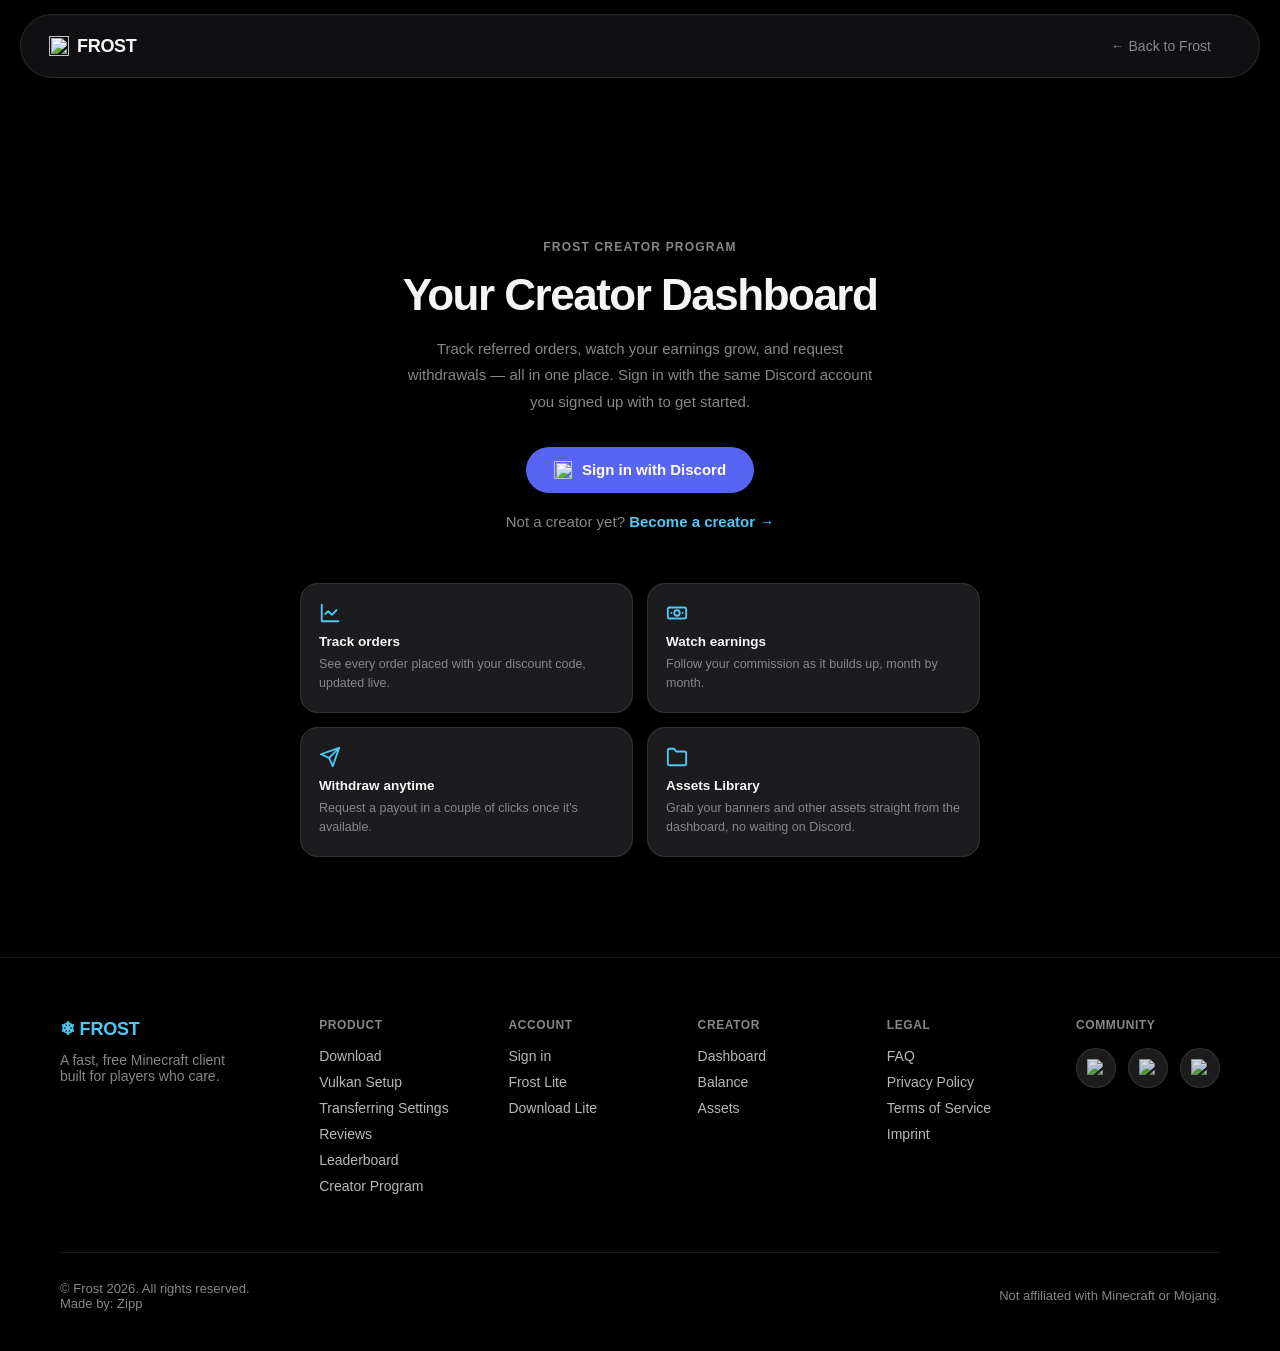
==== index.html @ 59b16a8d "update" ====
<!DOCTYPE html>
<html lang="en">
<head>
<meta charset="UTF-8"/>
<meta name="viewport" content="width=device-width, initial-scale=1.0"/>
<title>Creator Dashboard | Frost</title>
<link rel="icon" type="image/x-icon" href="favicon.ico" id="favicon">
<meta name="robots" content="noindex, nofollow">
<link rel="stylesheet" href="index.css">
</head>
<body>
<div id="pageTransition"><div class="spinner"></div></div>
<div class="topo-bg">
  <svg viewBox="0 0 1400 900" preserveAspectRatio="xMidYMid slice" xmlns="http://www.w3.org/2000/svg">
    <defs><style>.tline{fill:none;stroke:#4fc8f8;stroke-width:1.2;}</style></defs>
    <path class="tline" d="M-100,200 C100,180 250,240 400,200 S650,140 800,200 S1050,280 1200,220 S1400,160 1500,200"/>
    <path class="tline" d="M-100,270 C80,250 200,310 380,270 S600,190 760,265 S1000,340 1180,285 S1380,225 1500,265"/>
    <path class="tline" d="M-100,340 C60,320 180,380 360,340 S580,255 740,330 S980,400 1160,345 S1360,290 1500,335"/>
    <path class="tline" d="M-100,420 C40,400 160,460 340,420 S560,330 720,410 S960,470 1140,415 S1340,365 1500,415"/>
    <path class="tline" d="M-100,500 C20,480 140,540 320,500 S540,405 700,490 S940,545 1120,490 S1320,440 1500,490"/>
    <path class="tline" d="M-100,580 C0,558 120,618 300,580 S520,480 680,565 S920,625 1100,570 S1300,518 1500,568"/>
    <path class="tline" d="M-100,660 C-20,640 100,700 280,660 S500,560 660,645 S900,705 1080,650 S1280,598 1500,648"/>
    <path class="tline" d="M-100,740 C-40,720 80,780 260,740 S480,640 640,725 S880,785 1060,730 S1260,678 1500,728"/>
    <path class="tline" d="M200,100 C300,80 380,150 450,100 S600,40 700,110 S820,180 940,120 S1100,60 1200,100"/>
    <path class="tline" d="M150,160 C260,140 340,210 420,160 S570,95 670,165 S800,235 920,175 S1060,115 1160,160"/>
    <path class="tline" d="M250,820 C350,800 430,870 500,820 S650,755 750,825 S870,895 990,835 S1150,775 1250,820"/>
  </svg>
</div>
<canvas id="particles"></canvas>

<div class="toast-stack" id="toastStack"></div>

<nav>
  <a class="nav-logo" href="https://partner.frostclient.eu"><img src="favicon.ico" alt="" class="nav-logo-icon" id="navLogoIcon"/><span id="navLogoText">FROST</span></a>
  <div class="nav-links" id="navLinks">
    <a class="nav-link active" href="https://partner.frostclient.eu">Dashboard</a>
    <a class="nav-link" href="https://partner.frostclient.eu/balance">Balance</a>
    <a class="nav-link" href="https://partner.frostclient.eu/assets">Assets</a>
  </div>
  <div class="nav-right">
    <a class="nav-back" href="https://frostclient.eu">← Back to Frost</a>
    <button type="button" class="notif-bell-btn" id="notifBellBtn" aria-label="Notifications">
      <svg viewBox="0 0 24 24" fill="none" stroke="currentColor" stroke-width="2" stroke-linecap="round" stroke-linejoin="round">
        <path d="M18 8a6 6 0 0 0-12 0c0 7-3 9-3 9h18s-3-2-3-9"/>
        <path d="M13.73 21a2 2 0 0 1-3.46 0"/>
      </svg>
      <span class="notif-badge" id="notifBadge"></span>
    </button>
    <button type="button" class="withdraw-open-btn" id="withdrawOpenBtn">Quick Withdraw</button>
    <button type="button" class="nav-logout-btn" id="navLogoutBtn">Log out</button>
  </div>
  <div id="refreshProgress"><div id="refreshProgressBar"></div></div>
</nav>

<div class="page">

  <div id="stateLoading" class="state active">
    <div class="gate"><div class="spinner"></div></div>
  </div>

  <div id="stateLogin" class="state">
    <div class="login-hero">
      <div class="login-badge-spacer"></div>
      <div class="gate-eyebrow">Frost Creator Program</div>
      <h1>Your Creator Dashboard</h1>
      <p>Track referred orders, watch your earnings grow, and request withdrawals — all in one place. Sign in with the same Discord account you signed up with to get started.</p>
      <button type="button" class="btn-discord" id="loginBtn">
        <img src="https://frostclient.eu/icons/discord.webp" alt=""/> Sign in with Discord
      </button>
      <p class="login-become-partner">Not a creator yet? <a href="https://frostclient.eu/partner">Become a creator →</a></p>

      <div class="login-features">
        <div class="login-feature">
          <div class="login-feature-icon"><svg viewBox="0 0 24 24" fill="none" stroke="currentColor" stroke-width="2" stroke-linecap="round" stroke-linejoin="round"><path d="M3 3v18h18"/><path d="m19 9-5 5-4-4-3 3"/></svg></div>
          <div class="login-feature-title">Track orders</div>
          <div class="login-feature-desc">See every order placed with your discount code, updated live.</div>
        </div>
        <div class="login-feature">
          <div class="login-feature-icon"><svg viewBox="0 0 24 24" fill="none" stroke="currentColor" stroke-width="2" stroke-linecap="round" stroke-linejoin="round"><rect x="2" y="6" width="20" height="12" rx="2"/><circle cx="12" cy="12" r="3"/><path d="M6 12h.01M18 12h.01"/></svg></div>
          <div class="login-feature-title">Watch earnings</div>
          <div class="login-feature-desc">Follow your commission as it builds up, month by month.</div>
        </div>
        <div class="login-feature">
          <div class="login-feature-icon"><svg viewBox="0 0 24 24" fill="none" stroke="currentColor" stroke-width="2" stroke-linecap="round" stroke-linejoin="round"><path d="M22 2 11 13"/><path d="M22 2 15 22l-4-9-9-4Z"/></svg></div>
          <div class="login-feature-title">Withdraw anytime</div>
          <div class="login-feature-desc">Request a payout in a couple of clicks once it's available.</div>
        </div>
        <div class="login-feature">
          <div class="login-feature-icon"><svg viewBox="0 0 24 24" fill="none" stroke="currentColor" stroke-width="2" stroke-linecap="round" stroke-linejoin="round"><path d="M22 19a2 2 0 0 1-2 2H4a2 2 0 0 1-2-2V5a2 2 0 0 1 2-2h5l2 3h9a2 2 0 0 1 2 2z"/></svg></div>
          <div class="login-feature-title">Assets Library</div>
          <div class="login-feature-desc">Grab your banners and other assets straight from the dashboard, no waiting on Discord.</div>
        </div>
      </div>
    </div>
  </div>

  <div id="stateWorking" class="state">
    <div class="gate">
      <div class="spinner"></div>
      <p>Loading dashboard...</p>
      <p class="state-hint" id="workingHint">This may take a few seconds.</p>
    </div>
  </div>

  <div id="stateNotMember" class="state">
    <div class="gate denied">
      <h1>Join our Discord first</h1>
      <p>This dashboard checks your role on the Frost Discord server, and you're not a member yet.</p>
      <a class="btn-discord" href="https://discord.gg/Kn8ydsABU8" target="_blank">Join Discord</a>
      <br/>
      <button type="button" class="btn-secondary" id="retryNotMemberBtn">I've joined — try again</button>
    </div>
  </div>

  <div id="stateNotPartner" class="state">
    <div class="gate denied">
      <h1>No Creator role found</h1>
      <p>This Discord account doesn't have a Creator role, so there's no dashboard to show. If you think this is a mistake, reach out to us on Discord.</p>
      <a class="btn-secondary" href="https://frostclient.eu/partner">Become a creator</a>
    </div>
  </div>

  <div id="stateNotSetUp" class="state">
    <div class="gate denied">
      <h1>Almost there</h1>
      <p>You've got a Creator role, but your account isn't fully set up on our end yet (no discount code assigned). Ping us on Discord and we'll finish setting it up.</p>
      <a class="btn-secondary" href="https://discord.gg/Kn8ydsABU8" target="_blank">Message us on Discord</a>
    </div>
  </div>

  <div id="stateError" class="state">
    <div class="gate">
      <h1>Something went wrong</h1>
      <p id="errorText">Please try again.</p>
      <button type="button" class="btn-discord" id="retryBtn" style="background:rgba(255,255,255,0.06);">Retry</button>
    </div>
  </div>

  <div id="stateData" class="state">
    <div class="partner-head">
      <img class="partner-avatar" id="partnerAvatar" src="" alt=""/>
      <div>
        <div class="partner-name-row">
          <h1 id="partnerName">—</h1>
          <span class="tier-badge" id="partnerTierBadge"></span>
        </div>
        <p id="partnerRate">—</p>
      </div>
      <div class="refresh-info">
        <button type="button" class="refresh-btn" id="refreshBtn" title="Refresh now" aria-label="Refresh now"><span class="refresh-btn-icon">↻</span></button>
        <span id="lastUpdatedText"></span>
      </div>
    </div>

    <div class="rankup-banner" id="rankupBanner" style="display:none;">
      <div class="rankup-banner-body">
        <div class="rankup-banner-title">You qualify for a rank-up 🎉</div>
        <p class="rankup-banner-text" id="rankupBannerText">You qualify to request a rank-up.</p>
      </div>
      <button type="button" class="rankup-banner-btn" id="rankupBannerBtn">Request rank-up</button>
    </div>

    <div class="code-card">
      <div>
        <div class="code-card-label">Your discount code</div>
        <div class="code-card-value" id="partnerCode">—</div>
      </div>
      <button type="button" class="code-copy-btn" id="copyCodeBtn">Copy code</button>
    </div>

    <div class="quick-actions">
      <a class="quick-action-card amber" href="balance">
        <div class="quick-action-icon"><img src="https://cdn.discordapp.com/emojis/1379071997190869012.webp?size=80" alt=""></div>
        <div class="quick-action-body">
          <div class="quick-action-title">Withdraw funds</div>
          <div class="quick-action-value">Available now: <strong id="quickAvailable">—</strong></div>
        </div>
        <div class="quick-action-arrow">→</div>
      </a>
      <a class="quick-action-card" href="assets">
        <div class="quick-action-icon"><img src="https://cdn.discordapp.com/emojis/1417866899617878200.webp?size=80" alt=""></div>
        <div class="quick-action-body">
          <div class="quick-action-title">Your assets</div>
          <div class="quick-action-value">Banners, logos &amp; marketing files</div>
        </div>
        <div class="quick-action-arrow">→</div>
      </a>
    </div>

    <div class="stats-row">
      <div class="stat-tile"><div class="num" id="statTotalOrders">—</div><div class="label">Total orders</div></div>
      <div class="stat-tile"><div class="num" id="statMonthOrders">—</div><div class="label">This month</div></div>
      <div class="stat-tile earnings">
        <div class="num" id="statEarnings">—</div>
        <div class="label">Total earned (lifetime)</div>
        <div class="stat-tile-hint">Not all withdrawable yet — see Withdraw above</div>
      </div>
      <div class="stat-tile"><div class="num" id="statRate">—</div><div class="label">Commission rate</div></div>
    </div>

    <div class="chart-section">
      <div class="tracker-head">
        <h2>Orders</h2>
        <div class="range-switch" id="rangeSwitch">
          <button type="button" class="range-btn" data-range="1h">1h</button>
          <button type="button" class="range-btn" data-range="12h">12h</button>
          <button type="button" class="range-btn active" data-range="24h">24h</button>
          <button type="button" class="range-btn" data-range="week">1W</button>
          <button type="button" class="range-btn" data-range="month">1M</button>
          <button type="button" class="range-btn" data-range="year">1Y</button>
          <button type="button" class="range-btn" data-range="all">AllTime</button>
        </div>
      </div>
      <div class="chart-card">
        <div class="range-switch chart-type-switch" id="chartTypeSwitch">
          <button type="button" class="range-btn active" data-chart="time">Over time</button>
          <button type="button" class="range-btn" data-chart="monthly">Per month</button>
        </div>

        <div class="chart-view active" id="chartViewTime">
          <div class="chart-subline" id="timeChartSubline"></div>
          <div class="chart-loading" id="timeChartLoading">Loading graph...</div>
          <svg id="timeChart" class="chart-svg" viewBox="0 0 1000 220"></svg>
          <div class="chart-tooltip" id="timeChartTooltip"></div>
          <div class="chart-empty" id="timeChartEmpty" style="display:none;">No orders yet.</div>
        </div>

        <div class="chart-view" id="chartViewMonthly">
          <div class="chart-loading" id="monthlyChartLoading">Loading graph...</div>
          <svg id="monthlyChart" class="chart-svg-version" viewBox="0 0 1000 220"></svg>
          <div class="chart-empty" id="monthlyChartEmpty" style="display:none;">No orders yet.</div>
        </div>
      </div>
      <p class="earnings-note">Earnings are an estimate based on logged orders — final payout is confirmed manually.</p>
    </div>

    <div class="chart-section">
      <div class="tracker-head">
        <h2>Payment history</h2>
      </div>
      <div class="chart-card">
        <div class="history-list" id="paymentHistoryList"></div>
        <div class="chart-empty" id="paymentHistoryEmpty" style="display:none;">No orders yet.</div>
        <button type="button" class="view-all-btn" id="paymentHistoryViewAll" style="display:none;"></button>
      </div>
    </div>
  </div>

</div>

<footer>
  <div class="footer-inner">
    <div class="footer-brand">
      <div class="footer-logo">❄ FROST</div>
      <p class="footer-tagline">A fast, free Minecraft client<br/>built for players who care.</p>
    </div>
    <div class="footer-col">
      <h4>Product</h4>
      <a href="https://frostclient.eu/?openDownload">Download</a>
      <a href="https://frostclient.eu/vulkan">Vulkan Setup</a>
      <a href="https://frostclient.eu/settings">Transferring Settings</a>
      <a href="https://frostclient.eu/reviews">Reviews</a>
      <a href="https://frostclient.eu/leaderboard">Leaderboard</a>
      <a href="https://frostclient.eu/partner">Creator Program</a>
    </div>
    <div class="footer-col">
      <h4>Account</h4>
      <button type="button" class="footer-link-btn js-site-auth-btn"><span class="js-site-auth-text">Sign in</span></button>
      <a href="https://frostclient.eu/lite">Frost Lite</a>
      <a href="https://frostclient.eu/lite/download" class="js-lite-access-link">Download Lite</a>
    </div>
    <div class="footer-col">
      <h4>Creator</h4>
      <a href="https://partner.frostclient.eu">Dashboard</a>
      <a href="https://partner.frostclient.eu/balance">Balance</a>
      <a href="https://partner.frostclient.eu/assets">Assets</a>
    </div>
    <div class="footer-col">
      <h4>Legal</h4>
      <a href="https://frostclient.eu/faq">FAQ</a>
      <a href="https://frostclient.eu/privacy">Privacy Policy</a>
      <a href="https://frostclient.eu/terms">Terms of Service</a>
      <a href="https://frostclient.eu/imprint">Imprint</a>
    </div>
    <div class="footer-col">
      <h4>Community</h4>
      <div class="footer-social-icons">
        <a href="https://discord.gg/Kn8ydsABU8" target="_blank" aria-label="Discord"><img src="https://frostclient.eu/icons/discord.webp" alt="Discord"/></a>
        <a href="https://www.youtube.com/@frost-client" target="_blank" aria-label="YouTube"><img src="https://frostclient.eu/icons/youtube.webp" alt="YouTube"/></a>
        <a href="https://www.tiktok.com/@frostclient.eu" target="_blank" aria-label="TikTok"><img src="https://frostclient.eu/icons/tiktok.webp" alt="TikTok"/></a>
      </div>
    </div>
  </div>
  <div class="footer-bottom">
    <span>© Frost 2026. All rights reserved.<br>
      Made by: Zipp
    </span>
    <span>Not affiliated with Minecraft or Mojang.</span>
  </div>
</footer>

<div class="notif-panel" id="notifPanel">
  <div class="notif-panel-head">
    <span class="notif-panel-head-title">Notifications</span>
    <div class="notif-panel-actions">
      <button type="button" id="notifMarkReadBtn">Mark all read</button>
      <button type="button" id="notifClearBtn">Clear all</button>
    </div>
  </div>
  <div class="notif-panel-list" id="notifPanelList"></div>
</div>

<div class="modal-overlay" id="rankupOverlay">
  <div class="modal-box" id="rankupModal">
    <button type="button" class="modal-close" id="rankupCloseBtn" aria-label="Close">✕</button>
    <div class="modal-title">Request a rank-up</div>
    <p class="withdraw-sub"><strong id="rankupCurrentTier">—</strong> → <strong id="rankupRequestedTier">—</strong> · <span id="rankupTotalOrders">0</span> orders so far</p>

    <div class="withdraw-field">
      <label>How many followers do you have?</label>
      <input type="number" class="withdraw-input" id="rankupFollowers" placeholder="e.g. 2500" min="0" step="1"/>
    </div>
    <div class="withdraw-field">
      <label>Link to your profile</label>
      <input type="url" class="withdraw-input" id="rankupProfileLink" placeholder="https://..."/>
    </div>
    <p class="withdraw-error" id="rankupFormError" style="display:none;"></p>
    <button type="button" class="withdraw-btn" id="rankupSubmitBtn">Send request</button>
  </div>
</div>

<div class="modal-overlay" id="qwOverlay">
  <div class="modal-box" id="qwModal">
    <button type="button" class="modal-close" id="qwCloseBtn" aria-label="Close">✕</button>

    <div class="qw-state active" id="qwStateForm">
      <div class="modal-title">Quick Withdraw</div>
      <p class="withdraw-sub">Available to withdraw: <strong id="qwAvailableText">—</strong></p>

      <div class="withdraw-step active" id="qwStepAmount">
        <div class="withdraw-field">
          <label>Amount</label>
          <div class="withdraw-amount-row">
            <div class="withdraw-input-wrap">
              <input type="number" class="withdraw-input has-stepper" id="qwAmount" placeholder="0.00" min="0" step="0.01"/>
              <div class="withdraw-stepper">
                <button type="button" class="withdraw-stepper-btn" id="qwStepUp" tabindex="-1" aria-label="Increase amount">
                  <svg viewBox="0 0 10 6" fill="none"><path d="M1 5L5 1L9 5" stroke="currentColor" stroke-width="1.6" stroke-linecap="round" stroke-linejoin="round"/></svg>
                </button>
                <button type="button" class="withdraw-stepper-btn" id="qwStepDown" tabindex="-1" aria-label="Decrease amount">
                  <svg viewBox="0 0 10 6" fill="none"><path d="M1 1L5 5L9 1" stroke="currentColor" stroke-width="1.6" stroke-linecap="round" stroke-linejoin="round"/></svg>
                </button>
              </div>
            </div>
            <button type="button" class="withdraw-max-btn" id="qwMaxBtn">Max</button>
          </div>
        </div>
        <p class="withdraw-error" id="qwAmountError" style="display:none;"></p>
        <button type="button" class="withdraw-btn" id="qwContinueBtn" disabled>Continue</button>
      </div>

      <div class="withdraw-step" id="qwStepDetails">
        <button type="button" class="withdraw-back-btn" id="qwBackBtn">← Change amount</button>
        <div class="withdraw-field">
          <label>PayPal email</label>
          <input type="email" class="withdraw-input" id="qwEmail1" placeholder="you@example.com" autocomplete="off"/>
        </div>
        <div class="withdraw-field">
          <label>Confirm PayPal email</label>
          <input type="email" class="withdraw-input" id="qwEmail2" placeholder="you@example.com" autocomplete="off"/>
        </div>
        <label class="withdraw-checkbox-row">
          <input type="checkbox" id="qwConfirmAmount"/>
          <span>I understand the final paid amount may differ slightly from the estimate shown.</span>
        </label>
        <label class="withdraw-checkbox-row">
          <input type="checkbox" id="qwConfirmEmail"/>
          <span>I confirm my PayPal email above is correct.</span>
        </label>
        <p class="withdraw-error" id="qwFormError" style="display:none;"></p>
        <button type="button" class="withdraw-btn" id="qwSubmitBtn" disabled>Submit Request</button>
      </div>
    </div>

    <div class="qw-state" id="qwStateSubmitting">
      <div class="spinner"></div>
      <p class="withdraw-sub" style="text-align:center;margin-bottom:0;">Submitting your request…</p>
    </div>

    <div class="qw-state" id="qwStateDone">
      <div class="withdraw-done-check">
        <svg viewBox="0 0 64 64" fill="none">
          <circle class="check-glow" cx="32" cy="32" r="2"/>
          <circle cx="32" cy="32" r="26"/>
          <path d="M20 33 L28 41 L45 23"/>
        </svg>
      </div>
      <div class="withdraw-title centered">Request sent 🎉</div>
      <p class="withdraw-sub centered" style="margin-bottom:16px;">We'll process your withdrawal and reach out on Discord if we need anything else.</p>
      <button type="button" class="withdraw-btn" id="qwDoneBtn">Done</button>
    </div>
  </div>
</div>


<script src="index.js"></script>
</body>
</html>
---- index.css ----
:root {
    --bg: #000000; --surface: #1c1c1e; --surface2: #2c2c2e;
    --frost-blue: #4fc8f8; --frost-deep: #1a7fc4; --frost-glow: #0a84ff;
    --gold: #ffd60a; --gold-deep: #ffb800;
    --text: #f5f5f7; --muted: #86868b; --border: rgba(255,255,255,0.1);
    --red: #ff6961; --green: #32d74b;
  }
  *, *::before, *::after { box-sizing: border-box; margin: 0; padding: 0; }
  html { scroll-behavior: smooth; }
  body {
    background: var(--bg); color: var(--text); font-family: -apple-system, BlinkMacSystemFont, 'SF Pro Display', 'Space Grotesk', sans-serif; overflow-x: hidden;
    min-height: 100vh; display: flex; flex-direction: column;
    -webkit-font-smoothing: antialiased;
  }
  .topo-bg, #particles { display: none; }

  nav {
    position: fixed; top: 14px; left: 50%; transform: translateX(-50%); z-index: 100;
    display: grid; grid-template-columns: auto 1fr auto; align-items: center; gap: 20px;
    width: calc(100% - 32px); max-width: 1240px;
    padding: 0 28px; height: 64px;
    backdrop-filter: blur(20px) saturate(1.6); -webkit-backdrop-filter: blur(20px) saturate(1.6);
    background: rgba(20,20,22,0.82);
    border: 1px solid var(--border); border-radius: 980px;
    overflow: hidden;
  }
  @media (min-width: 2000px) {
    nav { max-width: 1600px; height: 72px; }
    .page { max-width: 1180px; }
  }
  .nav-logo {
    display: inline-flex; align-items: center; gap: 8px;
    font-size: 18px; font-weight: 700;
    letter-spacing: -0.3px; color: var(--frost-blue);
    text-decoration: none;
    transition: opacity 0.2s;
  }
  .nav-logo:hover { opacity: 0.85; }
  .nav-logo-icon { width: 20px; height: 20px; transition: transform 0.3s cubic-bezier(0.22,1,0.36,1); }
  .nav-logo:hover .nav-logo-icon { transform: rotate(-8deg) scale(1.08); }
  .nav-logo span { color: var(--text); }
  .nav-back { color: var(--muted); font-size: 14px; text-decoration: none; transition: color 0.2s; }
  .nav-back:hover { color: var(--text); }
  .nav-link { color: var(--muted); font-size: 14px; font-weight: 600; text-decoration: none; transition: color 0.2s; }
  .nav-link:hover { color: var(--text); }
  .nav-link.active { color: var(--frost-blue); }
  .nav-links { display: none; align-items: center; justify-content: center; gap: 18px; }
  .nav-right { display: flex; align-items: center; justify-content: flex-end; gap: 14px; }
  .nav-logout-btn {
    display: none;
    background: rgba(255,105,97,0.1); border: 1px solid rgba(255,105,97,0.35);
    color: var(--red); font-family: inherit; font-size: 13px; font-weight: 600;
    padding: 7px 14px; border-radius: 980px; cursor: pointer; transition: background 0.2s, border-color 0.2s;
  }
  .nav-logout-btn:hover { background: rgba(255,105,97,0.2); border-color: rgba(255,105,97,0.6); }
  @media (max-width: 700px) {
    nav { width: calc(100% - 20px); padding: 0 16px; gap: 10px; }
    .nav-right { gap: 10px; }
    .nav-back { font-size: 12px; }
    .nav-link { font-size: 12px; }
    .nav-links { gap: 12px; }
    .nav-logout-btn { font-size: 11px; padding: 6px 10px; }
    .withdraw-open-btn { font-size: 11px; padding: 6px 10px; }
  }

  .page { position: relative; z-index: 1; max-width: 900px; width: 100%; margin: 0 auto; padding: 130px 24px 100px; flex: 1 0 auto; }
  footer { flex-shrink: 0; }

  .gate { max-width: 460px; margin: 60px auto 0; text-align: center; }
  .gate-eyebrow { font-size: 12px; font-weight: 600; text-transform: uppercase; letter-spacing: 1.2px; color: var(--muted); margin-bottom: 16px; }
  .gate h1 { font-size: clamp(26px, 4.5vw, 36px); font-weight: 700; letter-spacing: -1px; margin-bottom: 14px; }
  .gate p { font-size: 14.5px; color: var(--muted); line-height: 1.7; margin-bottom: 28px; }
  .gate p.state-hint { font-size: 12.5px; opacity: 0.75; margin-top: -18px; margin-bottom: 0; display: none; }
  .gate p.state-hint.show { display: block; animation: fadeInUp 0.4s cubic-bezier(0.22, 1, 0.36, 1) both; }
  .gate.denied h1 { color: var(--red); }

  .login-hero { max-width: 680px; margin: 20px auto 0; text-align: center; }
  .login-badge-spacer { height: 64px; margin: 0 auto 26px; }
  .login-hero h1 { font-size: clamp(30px, 5vw, 44px); font-weight: 700; letter-spacing: -1.5px; margin-bottom: 16px; color: var(--text); }
  .login-hero > p { font-size: 15px; color: var(--muted); line-height: 1.75; margin-bottom: 32px; max-width: 480px; margin-left: auto; margin-right: auto; }
  .login-become-partner { font-size: 13px; color: var(--muted); margin-top: 16px; }
  .login-become-partner a { color: var(--frost-blue); text-decoration: none; font-weight: 600; transition: color 0.2s; }
  .login-become-partner a:hover { text-decoration: underline; }
  .login-features { display: grid; grid-template-columns: repeat(2, 1fr); gap: 14px; margin-top: 48px; text-align: left; }
  .login-feature {
    background: var(--surface);
    border: 1px solid var(--border); border-radius: 18px; padding: 18px;
    transition: transform 0.25s cubic-bezier(0.22,1,0.36,1), border-color 0.25s, background 0.25s;
  }
  .login-feature:hover { transform: translateY(-3px); border-color: rgba(255,255,255,0.24); background: var(--surface2); }
  .login-feature-icon { width: 22px; height: 22px; margin-bottom: 10px; color: var(--frost-blue); }
  .login-feature-icon svg { width: 100%; height: 100%; }
  .login-feature-title { font-size: 13.5px; font-weight: 700; margin-bottom: 6px; }
  .login-feature-desc { font-size: 12.5px; color: var(--muted); line-height: 1.55; }
  @media (max-width: 640px) { .login-features { grid-template-columns: 1fr; } }

  .spinner {
    width: 30px; height: 30px; margin: 0 auto 20px;
    border: 3px solid rgba(255,255,255,0.12); border-top-color: var(--frost-blue);
    border-radius: 50%; animation: spin 0.8s linear infinite;
  }
  @keyframes spin { to { transform: rotate(360deg); } }

  #pageTransition {
    position: fixed; inset: 0; z-index: 9999;
    display: flex; align-items: center; justify-content: center;
    background: rgba(0,0,0,0.6);
    backdrop-filter: blur(10px); -webkit-backdrop-filter: blur(10px);
    opacity: 1; transition: opacity 0.3s ease;
  }
  #pageTransition .spinner { margin: 0; }
  #pageTransition.hide { opacity: 0; pointer-events: none; }
  @media (prefers-reduced-motion: reduce) { #pageTransition { transition: none; } }

  .btn-discord {
    display: inline-flex; align-items: center; justify-content: center; gap: 10px;
    background: #5865F2; color: #fff; text-decoration: none; border: none; cursor: pointer;
    font-family: inherit; font-size: 15px; font-weight: 600;
    padding: 14px 28px; border-radius: 980px;
    transition: transform 0.2s, filter 0.2s;
  }
  .btn-discord:hover { transform: translateY(-1px); filter: brightness(1.08); }
  .btn-discord.loading { opacity: 0.6; pointer-events: none; }
  .btn-discord img { width: 18px; height: 18px; }
  .btn-secondary {
    display: inline-flex; align-items: center; justify-content: center; gap: 8px;
    background: transparent; color: var(--text);
    border: 1px solid var(--border); cursor: pointer; text-decoration: none;
    font-family: inherit; font-size: 14px; font-weight: 600;
    padding: 12px 26px; border-radius: 980px; margin-top: 12px;
    transition: border-color 0.2s, background 0.2s;
  }
  .btn-secondary:hover { border-color: rgba(255,255,255,0.28); background: rgba(255,255,255,0.05); }

  .state { display: none; }
  .state.active { display: block; animation: fadeInUp 0.45s cubic-bezier(0.22, 1, 0.36, 1) both; }
  @keyframes fadeInUp { from { opacity: 0; transform: translateY(10px); } to { opacity: 1; transform: translateY(0); } }
  @media (prefers-reduced-motion: reduce) { .state.active { animation: none; } }

  .partner-head { display: flex; align-items: center; gap: 16px; margin-bottom: 36px; flex-wrap: wrap; }
  .partner-avatar { width: 52px; height: 52px; border-radius: 50%; border: 2px solid var(--border); }
  .partner-head h1 { font-size: 22px; font-weight: 700; letter-spacing: -0.5px; }
  .partner-head p { font-size: 13.5px; color: var(--muted); margin-top: 2px; }
  .partner-name-row { display: flex; align-items: center; gap: 10px; flex-wrap: wrap; }
  .tier-badge {
    display: inline-flex; align-items: center; gap: 4px;
    font-size: 10.5px; font-weight: 700; text-transform: uppercase; letter-spacing: 0.5px;
    padding: 3px 10px; border-radius: 980px;
    background: rgba(79,200,248,0.12); border: 1px solid rgba(79,200,248,0.35); color: var(--frost-blue);
  }
  .tier-badge.partner {
    background: rgba(191,90,242,0.14);
    border: 1px solid rgba(191,90,242,0.4); color: #bf5af2;
  }
  .tier-badge.plus {
    background: rgba(255,214,10,0.14);
    border: 1px solid rgba(255,214,10,0.4); color: var(--gold);
  }
  .refresh-info { margin-left: auto; display: flex; align-items: center; gap: 10px; }
  .refresh-info span { font-size: 12px; color: var(--muted); }
  .refresh-btn {
    display: inline-flex; align-items: center; justify-content: center;
    width: 30px; height: 30px; border-radius: 50%; flex-shrink: 0;
    background: var(--surface2); border: 1px solid var(--border);
    color: var(--muted); font-size: 15px; cursor: pointer; padding: 0;
    transition: color 0.2s, border-color 0.2s, background 0.2s;
  }
  .refresh-btn:hover { color: var(--text); border-color: rgba(255,255,255,0.28); }
  .refresh-btn.spinning { pointer-events: none; }
  .refresh-btn-icon { display: inline-block; }
  .refresh-btn.spinning .refresh-btn-icon { animation: spin 1.1s ease-in-out infinite; }

  .rankup-banner {
    border: 1px solid rgba(79,200,248,0.35); border-radius: 22px;
    background: var(--surface);
    padding: 20px 24px; margin-bottom: 20px;
    display: flex; align-items: center; justify-content: space-between; gap: 16px; flex-wrap: wrap;
  }
  .rankup-banner-title { font-size: 15px; font-weight: 700; margin-bottom: 4px; }
  .rankup-banner-text { font-size: 13px; color: var(--muted); }
  .rankup-banner-btn {
    flex-shrink: 0; border: none; cursor: pointer; border-radius: 980px;
    background: var(--frost-blue); color: #06121c;
    font-family: inherit; font-size: 13.5px; font-weight: 700;
    padding: 11px 22px; transition: transform 0.2s, filter 0.2s;
  }
  .rankup-banner-btn:hover { transform: translateY(-1px); filter: brightness(1.08); }

  .code-card {
    border: 1px solid rgba(255,214,10,0.35); border-radius: 22px;
    background: var(--surface);
    padding: 26px 28px; margin-bottom: 28px;
    display: flex; align-items: center; justify-content: space-between; gap: 16px; flex-wrap: wrap;
    transition: transform 0.3s cubic-bezier(0.22,1,0.36,1);
  }
  .code-card:hover { transform: translateY(-2px); }
  .code-card-label { font-size: 11px; font-weight: 700; text-transform: uppercase; letter-spacing: 1.2px; color: var(--gold); margin-bottom: 8px; }
  .code-card-value { font-size: 26px; font-weight: 700; letter-spacing: 0.5px; }
  .code-copy-btn {
    display: inline-flex; align-items: center; gap: 8px;
    background: var(--gold); color: #1a0f00;
    border: none; cursor: pointer; font-family: inherit; font-size: 13.5px; font-weight: 600;
    padding: 11px 20px; border-radius: 980px; transition: transform 0.2s, filter 0.2s;
  }
  .code-copy-btn:hover { transform: translateY(-1px); filter: brightness(1.08); }
  .code-copy-btn.copied { background: var(--green); }

  .quick-actions { display: grid; grid-template-columns: 1fr 1fr; gap: 14px; margin-bottom: 28px; }
  @media (max-width: 560px) { .quick-actions { grid-template-columns: 1fr; } }
  .quick-action-card {
    position: relative; display: flex; align-items: center; gap: 16px;
    background: var(--surface);
    border: 1px solid var(--border); border-radius: 20px; padding: 20px 22px;
    text-decoration: none; color: inherit;
    transition: transform 0.25s cubic-bezier(0.22,1,0.36,1), border-color 0.25s;
  }
  .quick-action-card:hover { transform: translateY(-2px); border-color: rgba(255,255,255,0.24); }
  .quick-action-card.amber { border-color: rgba(255,214,10,0.28); }
  .quick-action-card.amber:hover { border-color: rgba(255,214,10,0.5); }
  .quick-action-icon {
    width: 46px; height: 46px; border-radius: 14px; flex-shrink: 0;
    display: flex; align-items: center; justify-content: center; font-size: 21px;
    background: var(--surface2); border: 1px solid var(--border);
  }
  .quick-action-icon img { width: 26px; height: 26px; object-fit: contain; }
  .quick-action-icon svg { width: 22px; height: 22px; }
  .quick-action-card.amber .quick-action-icon { background: rgba(255,214,10,0.12); border-color: rgba(255,214,10,0.3); }
  .quick-action-body { flex: 1; min-width: 0; }
  .quick-action-title { font-size: 14.5px; font-weight: 700; margin-bottom: 3px; }
  .quick-action-value { font-size: 12.5px; color: var(--muted); overflow: hidden; text-overflow: ellipsis; white-space: nowrap; }
  .quick-action-value strong { color: var(--frost-blue); font-weight: 700; }
  .quick-action-card.amber .quick-action-value strong { color: var(--gold); }
  .quick-action-arrow { font-size: 18px; color: var(--muted); flex-shrink: 0; transition: transform 0.2s, color 0.2s; }
  .quick-action-card:hover .quick-action-arrow { transform: translateX(3px); color: var(--text); }

  .stats-row { display: grid; grid-template-columns: repeat(auto-fit, minmax(160px, 1fr)); gap: 14px; margin-bottom: 40px; }
  .stat-tile {
    background: var(--surface);
    border: 1px solid var(--border); border-radius: 18px; padding: 18px 20px;
    transition: transform 0.25s cubic-bezier(0.22,1,0.36,1), border-color 0.25s;
  }
  .stat-tile:hover { transform: translateY(-2px); border-color: rgba(255,255,255,0.24); }
  .stat-tile .num { font-size: 22px; font-weight: 700; color: var(--frost-blue); margin-bottom: 4px; overflow: hidden; text-overflow: ellipsis; white-space: nowrap; letter-spacing: -0.3px; }
  .stat-tile.earnings .num { color: var(--gold); }
  .stat-tile .label { font-size: 12px; color: var(--muted); }
  .stat-tile-hint { font-size: 10.5px; color: var(--muted); opacity: 0.75; margin-top: 6px; line-height: 1.4; }

  .toast-stack {
    position: fixed; bottom: 20px; left: 20px; z-index: 500;
    display: flex; flex-direction: column; gap: 10px;
    width: min(340px, calc(100vw - 40px));
  }
  .toast {
    position: relative; overflow: hidden;
    background: var(--surface2);
    border: 1px solid var(--border); border-radius: 18px;
    padding: 13px 14px 16px; display: flex; align-items: flex-start; gap: 10px;
    box-shadow: 0 20px 60px -12px rgba(0,0,0,0.6);
    animation: toastIn 0.35s cubic-bezier(0.22,1,0.36,1) both;
  }
  .toast.hide { animation: toastOut 0.25s ease forwards; }
  @keyframes toastIn { from { opacity: 0; transform: translateX(-24px) scale(0.98); } to { opacity: 1; transform: translateX(0) scale(1); } }
  @keyframes toastOut { to { opacity: 0; transform: translateX(-24px); } }
  @media (prefers-reduced-motion: reduce) { .toast, .toast.hide { animation: none; } }
  .toast-icon { font-size: 19px; line-height: 1; flex-shrink: 0; margin-top: 1px; }
  .toast-body { flex: 1; min-width: 0; }
  .toast-title { font-size: 13.5px; font-weight: 700; color: var(--text); margin-bottom: 2px; }
  .toast-desc { font-size: 12px; color: var(--muted); line-height: 1.45; }
  .toast-close {
    background: none; border: none; color: var(--muted); cursor: pointer;
    font-size: 15px; line-height: 1; padding: 2px; flex-shrink: 0; opacity: 0.6; transition: opacity 0.2s;
  }
  .toast-close:hover { opacity: 1; }
  .toast-progress {
    position: absolute; left: 0; bottom: 0; height: 3px; width: 100%;
    background: var(--frost-blue);
    animation: toastProgress linear forwards;
    transform-origin: left;
  }
  @keyframes toastProgress { from { transform: scaleX(1); } to { transform: scaleX(0); } }
  @media (prefers-reduced-motion: reduce) { .toast-progress { animation: none; } }

  .notif-bell-btn {
    position: relative; display: none; align-items: center; justify-content: center;
    width: 34px; height: 34px; border-radius: 50%; flex-shrink: 0;
    background: var(--surface2); border: 1px solid var(--border); color: var(--muted);
    cursor: pointer; transition: color 0.2s, border-color 0.2s, background 0.2s;
  }
  .notif-bell-btn:hover { color: var(--frost-blue); border-color: rgba(79,200,248,0.4); }
  .notif-bell-btn.active { color: var(--frost-blue); border-color: rgba(79,200,248,0.5); background: rgba(79,200,248,0.12); }
  .notif-bell-btn svg { width: 17px; height: 17px; }
  .notif-badge {
    position: absolute; top: -5px; right: -5px;
    min-width: 16px; height: 16px; padding: 0 4px; border-radius: 980px;
    background: var(--frost-blue); color: #06121c;
    font-size: 9.5px; font-weight: 700;
    display: none; align-items: center; justify-content: center;
    box-shadow: 0 0 0 2px var(--bg);
  }
  .notif-panel {
    position: fixed; top: 84px; right: 16px; z-index: 600;
    width: min(360px, calc(100vw - 32px)); max-height: min(480px, calc(100vh - 110px));
    background: var(--surface2);
    border: 1px solid var(--border); border-radius: 20px;
    box-shadow: 0 30px 90px -20px rgba(0,0,0,0.7);
    display: none; flex-direction: column; overflow: hidden;
    transform-origin: top right;
  }
  .notif-panel.open { display: flex; animation: notifPanelIn 0.25s cubic-bezier(0.22,1,0.36,1) both; }
  @keyframes notifPanelIn { from { opacity: 0; transform: scale(0.92) translateY(-6px); } to { opacity: 1; transform: scale(1) translateY(0); } }
  @media (prefers-reduced-motion: reduce) { .notif-panel.open { animation: none; } }
  .notif-panel-head {
    display: flex; align-items: center; justify-content: space-between; gap: 10px;
    padding: 14px 16px; border-bottom: 1px solid var(--border); flex-shrink: 0;
  }
  .notif-panel-head-title { font-weight: 700; font-size: 13px; text-transform: uppercase; letter-spacing: 0.5px; }
  .notif-panel-actions { display: flex; gap: 4px; }
  .notif-panel-actions button {
    background: none; border: none; color: var(--muted); font-size: 10.5px; font-weight: 700;
    cursor: pointer; padding: 5px 7px; border-radius: 980px; transition: color 0.2s, background 0.2s;
    font-family: inherit;
  }
  .notif-panel-actions button:hover { color: var(--frost-blue); background: rgba(79,200,248,0.1); }
  .notif-panel-list { overflow-y: auto; padding: 6px; }
  .notif-item {
    position: relative; display: flex; align-items: flex-start; gap: 10px;
    padding: 10px 30px 10px 10px; border-radius: 14px; margin-bottom: 2px;
    cursor: grab; user-select: none;
  }
  .notif-item.dragging { cursor: grabbing; }
  .notif-item.unread { background: rgba(79,200,248,0.08); box-shadow: inset 2px 0 0 var(--frost-blue); }
  .notif-item-icon { font-size: 16px; line-height: 1; margin-top: 1px; flex-shrink: 0; }
  .notif-item-body { flex: 1; min-width: 0; }
  .notif-item-title { font-size: 12.5px; font-weight: 700; color: var(--text); }
  .notif-item-desc { font-size: 11.5px; color: var(--muted); margin-top: 2px; line-height: 1.4; }
  .notif-item-footer { display: flex; align-items: baseline; justify-content: space-between; gap: 8px; margin-top: 5px; }
  .notif-item-time { font-size: 10px; color: var(--muted); opacity: 0.7; flex-shrink: 0; }
  .notif-item-action { font-size: 10.5px; font-weight: 700; color: var(--frost-blue); text-decoration: none; white-space: nowrap; }
  .notif-item-action:hover { text-decoration: underline; }
  .notif-item-delete {
    position: absolute; top: 8px; right: 8px;
    width: 21px; height: 21px; border-radius: 50%;
    background: rgba(255,105,97,0.12); border: 1px solid rgba(255,105,97,0.3); color: var(--red);
    display: flex; align-items: center; justify-content: center;
    font-size: 11px; line-height: 1; cursor: pointer; padding: 0;
    opacity: 0; transition: opacity 0.15s, background 0.2s;
  }
  .notif-item:hover .notif-item-delete { opacity: 1; }
  .notif-item-delete:hover { background: rgba(255,105,97,0.24); }
  .notif-empty { text-align: center; padding: 32px 16px; color: var(--muted); font-size: 12.5px; }

  #refreshProgress { position: absolute; left: 0; right: 0; bottom: 0; height: 2px; background: transparent; pointer-events: none; }
  #refreshProgressBar { height: 100%; width: 0%; background: var(--frost-blue); will-change: width, opacity; }
  @media (prefers-reduced-motion: reduce) { #refreshProgressBar { transition: none !important; } }
  .withdraw-open-btn {
    display: none; align-items: center; justify-content: center; gap: 6px;
    background: var(--gold); color: #1a0f00;
    border: none; cursor: pointer; font-family: inherit; font-size: 12.5px; font-weight: 700;
    padding: 8px 16px; border-radius: 980px;
    transition: transform 0.2s, filter 0.2s;
  }
  .withdraw-open-btn:hover { transform: translateY(-1px); filter: brightness(1.08); }

  .chart-section { margin-bottom: 24px; }
  .tracker-head { display: flex; align-items: baseline; justify-content: space-between; gap: 16px; margin-bottom: 16px; flex-wrap: wrap; }
  .tracker-head h2 { font-size: 16px; font-weight: 700; letter-spacing: -0.3px; }
  .chart-card {
    position: relative;
    background: var(--surface);
    border: 1px solid var(--border); border-radius: 20px; padding: 20px;
  }
  .chart-svg-version { display: block; width: 100%; height: auto; overflow: visible; }
  .chart-axis-label { fill: var(--muted); font-size: 11px; }
  .chart-version-label { fill: var(--text); font-size: 12px; font-weight: 600; }
  .chart-empty { text-align: center; padding: 40px 20px; color: var(--muted); font-size: 13.5px; }
  .view-all-btn {
    display: block; width: 100%; margin-top: 10px; padding: 10px; border-radius: 980px;
    background: none; border: 1px dashed var(--border); color: var(--frost-blue);
    font-family: inherit; font-size: 12.5px; font-weight: 700; cursor: pointer;
    transition: background 0.2s, border-color 0.2s;
  }
  .view-all-btn:hover { background: rgba(79,200,248,0.08); border-color: rgba(79,200,248,0.4); }
  .chart-loading { text-align: center; padding: 40px 20px; color: var(--muted); font-size: 13.5px; }

  .range-switch { display: flex; gap: 4px; background: var(--surface2); border: 1px solid var(--border); border-radius: 980px; padding: 4px; flex-wrap: wrap; }
  .range-btn {
    background: none; border: none; cursor: pointer; border-radius: 980px;
    padding: 6px 12px; font-family: inherit; font-size: 12.5px; font-weight: 600;
    color: var(--muted); transition: color 0.2s, background 0.2s;
  }
  .range-btn:hover { color: var(--text); }
  .range-btn.active { background: var(--frost-blue); color: #06121c; }
  .chart-type-switch { width: fit-content; margin-bottom: 16px; }
  .chart-view { display: none; }
  .chart-view.active { display: block; animation: fadeInUp 0.35s cubic-bezier(0.22, 1, 0.36, 1) both; }
  @media (prefers-reduced-motion: reduce) { .chart-view.active { animation: none; } }
  .chart-subline { font-size: 12.5px; color: var(--muted); margin-bottom: 10px; }
  .chart-subline strong { color: var(--text); font-weight: 700; }
  .chart-svg { display: block; width: 100%; height: 220px; overflow: visible; }
  .chart-curve { transition: transform 0.9s cubic-bezier(0.22, 1, 0.36, 1); }
  @media (prefers-reduced-motion: reduce) { .chart-curve { transition: none; } }
  .chart-tooltip {
    position: absolute; display: none; pointer-events: none; transform: translate(-50%, calc(-100% - 12px));
    background: var(--surface2); border: 1px solid var(--border); border-radius: 12px;
    padding: 8px 12px; font-size: 12.5px; white-space: nowrap; box-shadow: 0 12px 30px -8px rgba(0,0,0,0.6); z-index: 5;
  }
  .chart-tooltip-value { color: var(--frost-blue); font-weight: 700; font-size: 13.5px; }
  .chart-tooltip-label { color: var(--muted); margin-top: 2px; }

  .earnings-note { font-size: 12px; color: var(--muted); margin-top: 12px; text-align: center; }

  .history-list { display: flex; flex-direction: column; }
  .history-row {
    display: flex; align-items: center; justify-content: space-between; gap: 12px;
    padding: 12px 4px; margin: 0 -10px; padding-left: 10px; padding-right: 10px;
    border-bottom: 1px solid var(--border); border-radius: 12px;
    transition: background 0.2s;
  }
  .history-row:hover { background: rgba(255,255,255,0.03); }
  .history-row:last-child { border-bottom: none; }
  .history-row-date { font-size: 11.5px; color: var(--muted); }
  .history-row-desc { font-size: 13.5px; color: var(--text); margin-top: 2px; }
  .history-row-amount { font-weight: 700; font-size: 14px; color: var(--gold); flex-shrink: 0; white-space: nowrap; }

  @media (max-width: 600px) {
    .partner-head { flex-wrap: wrap; }
    .code-card { flex-direction: column; align-items: flex-start; }
    .footer-inner { text-align: center; }
  }

  footer { border-top: 1px solid var(--border); padding: 60px 48px 40px; position: relative; z-index: 1; }
  .footer-inner { max-width: 1160px; margin: 0 auto; display: flex; flex-wrap: wrap; gap: 40px 56px; position: relative; }
  .footer-brand { flex: 1 1 200px; }
  .footer-col { flex: 1 1 130px; }
  .footer-logo { font-size: 18px; font-weight: 700; color: var(--frost-blue); margin-bottom: 12px; letter-spacing: -0.2px; }
  .footer-tagline { font-size: 14px; color: var(--muted); }
  .footer-col h4 { font-size: 12px; text-transform: uppercase; letter-spacing: 0.6px; color: var(--muted); margin-bottom: 16px; font-weight: 600; }
  .footer-col a, .footer-link-btn { display: block; color: var(--text); font-size: 14px; text-decoration: none; margin-bottom: 10px; opacity: 0.75; transition: opacity 0.2s; }
  .footer-col a:hover, .footer-link-btn:hover { opacity: 1; }
  .footer-link-btn { background: none; border: none; padding: 0; font-family: inherit; cursor: pointer; text-align: left; }
  .footer-social-icons { display: flex; align-items: center; gap: 12px; }
  .footer-social-icons a { display: flex; align-items: center; justify-content: center; width: 40px; height: 40px; border-radius: 50%; background: var(--surface); border: 1px solid var(--border); margin-bottom: 0; opacity: 1; transition: border-color 0.2s, transform 0.15s, background 0.2s; }
  .footer-social-icons a:hover { border-color: rgba(255,255,255,0.28); background: var(--surface2); transform: translateY(-2px); }
  .footer-social-icons img { width: 18px; height: 18px; object-fit: contain; opacity: 0.85; transition: opacity 0.2s; }
  .footer-social-icons a:hover img { opacity: 1; }
  .footer-bottom { max-width: 1160px; margin: 48px auto 0; display: flex; justify-content: space-between; align-items: center; gap: 16px; flex-wrap: wrap; border-top: 1px solid var(--border); padding-top: 28px; font-size: 13px; color: var(--muted); }

  .modal-overlay {
    position: fixed; inset: 0; z-index: 700;
    background: rgba(0,0,0,0.65); backdrop-filter: blur(14px); -webkit-backdrop-filter: blur(14px);
    display: none; align-items: center; justify-content: center; padding: 20px;
  }
  .modal-overlay.open { display: flex; animation: modalOverlayIn 0.2s ease both; }
  @keyframes modalOverlayIn { from { opacity: 0; } to { opacity: 1; } }
  .modal-box {
    position: relative; width: min(440px, 100%); max-height: min(600px, calc(100vh - 40px)); overflow-y: auto;
    background: var(--surface2);
    border: 1px solid var(--border); border-radius: 24px; padding: 32px 28px;
    box-shadow: 0 30px 90px -20px rgba(0,0,0,0.7);
    animation: modalBoxIn 0.25s cubic-bezier(0.22,1,0.36,1) both;
  }
  @keyframes modalBoxIn { from { opacity: 0; transform: translateY(16px) scale(0.97); } to { opacity: 1; transform: translateY(0) scale(1); } }
  @media (prefers-reduced-motion: reduce) { .modal-overlay.open, .modal-box { animation: none; } }
  .modal-close {
    position: absolute; top: 16px; right: 16px;
    width: 30px; height: 30px; border-radius: 50%;
    background: var(--surface); border: 1px solid var(--border); color: var(--muted);
    cursor: pointer; font-size: 15px; display: flex; align-items: center; justify-content: center;
    transition: color 0.2s, border-color 0.2s;
  }
  .modal-close:hover { color: var(--text); border-color: rgba(255,105,97,0.4); }
  .modal-title { font-size: 20px; font-weight: 700; margin-bottom: 16px; padding-right: 30px; letter-spacing: -0.3px; }
  .qw-state { display: none; }
  .qw-state.active { display: block; animation: fadeInUp 0.3s cubic-bezier(0.22,1,0.36,1) both; }
  @media (prefers-reduced-motion: reduce) { .qw-state.active { animation: none; } }

  .withdraw-step { display: none; }
  .withdraw-step.active { display: block; animation: fadeInUp 0.3s cubic-bezier(0.22,1,0.36,1) both; }
  @media (prefers-reduced-motion: reduce) { .withdraw-step.active { animation: none; } }
  .withdraw-back-btn {
    display: inline-flex; align-items: center; gap: 4px; background: none; border: none; cursor: pointer;
    color: var(--muted); font-family: inherit; font-size: 12.5px; font-weight: 600;
    margin-bottom: 18px; padding: 0; transition: color 0.2s, transform 0.2s;
  }
  .withdraw-back-btn:hover { color: var(--frost-blue); transform: translateX(-2px); }
  .withdraw-title { font-size: 19px; font-weight: 700; margin-bottom: 8px; letter-spacing: -0.2px; }
  .withdraw-sub { font-size: 13.5px; color: var(--muted); margin-bottom: 22px; }
  .withdraw-sub strong { color: var(--gold); }
  .withdraw-field { margin-bottom: 16px; }
  .withdraw-field label { display: block; font-size: 12px; font-weight: 700; color: var(--muted); text-transform: uppercase; letter-spacing: 0.5px; margin-bottom: 7px; }
  .withdraw-amount-row { display: flex; gap: 8px; }
  .withdraw-input {
    width: 100%; background: var(--surface); border: 1px solid var(--border); border-radius: 14px;
    padding: 11px 14px; font-family: inherit; font-size: 14px; color: var(--text);
    outline: none; transition: border-color 0.2s, background 0.2s;
  }
  .withdraw-input::placeholder { color: var(--muted); }
  .withdraw-input:focus { border-color: var(--frost-blue); }
  .withdraw-input-wrap { position: relative; flex: 1; min-width: 0; }
  .withdraw-input-wrap .withdraw-input { padding-right: 32px; }
  .withdraw-input.has-stepper::-webkit-inner-spin-button,
  .withdraw-input.has-stepper::-webkit-outer-spin-button { -webkit-appearance: none; appearance: none; margin: 0; }
  .withdraw-input.has-stepper { -moz-appearance: textfield; appearance: textfield; }
  .withdraw-stepper {
    position: absolute; top: 1px; right: 1px; bottom: 1px; width: 27px;
    display: flex; flex-direction: column;
    border-left: 1px solid var(--border); border-radius: 0 13px 13px 0; overflow: hidden;
  }
  .withdraw-stepper-btn {
    flex: 1; display: flex; align-items: center; justify-content: center;
    background: rgba(255,255,255,0.02); border: none; color: var(--muted);
    cursor: pointer; padding: 0; line-height: 1;
    transition: background 0.15s, color 0.15s;
  }
  .withdraw-stepper-btn svg { width: 9px; height: 9px; display: block; }
  .withdraw-stepper-btn:first-child { border-bottom: 1px solid var(--border); }
  .withdraw-stepper-btn:hover { background: rgba(255,214,10,0.12); color: var(--gold); }
  .withdraw-stepper-btn:active { background: rgba(255,214,10,0.2); }
  .withdraw-max-btn {
    flex-shrink: 0; background: rgba(255,214,10,0.12); border: 1px solid rgba(255,214,10,0.4); color: var(--gold);
    font-family: inherit; font-size: 13px; font-weight: 700; border-radius: 980px;
    padding: 0 16px; cursor: pointer; transition: background 0.2s, border-color 0.2s;
  }
  .withdraw-max-btn:hover { background: rgba(255,214,10,0.2); }
  .withdraw-checkbox-row { display: flex; align-items: flex-start; gap: 10px; cursor: pointer; font-size: 12.5px; color: var(--muted); line-height: 1.5; margin-bottom: 14px; }
  .withdraw-checkbox-row input { margin-top: 2px; width: 16px; height: 16px; accent-color: var(--frost-blue); cursor: pointer; flex-shrink: 0; }
  .withdraw-error { font-size: 12.5px; color: var(--red); margin: -4px 0 16px; }
  .withdraw-btn {
    width: 100%; padding: 13px; border: none; border-radius: 980px; cursor: pointer;
    font-family: inherit; font-size: 14.5px; font-weight: 700;
    background: var(--gold); color: #1a0f00;
    transition: transform 0.2s, filter 0.2s, opacity 0.2s;
  }
  .withdraw-btn:hover { transform: translateY(-1px); filter: brightness(1.08); }
  .withdraw-btn:disabled { opacity: 0.4; cursor: not-allowed; transform: none; }

  .withdraw-done-check { display: flex; justify-content: center; margin-bottom: 18px; }
  .withdraw-done-check svg { width: 68px; height: 68px; overflow: visible; }
  .withdraw-done-check circle {
    fill: none; stroke: var(--green); stroke-width: 3; stroke-linecap: round;
    stroke-dasharray: 166; stroke-dashoffset: 166;
    animation: checkCircle 0.5s cubic-bezier(0.22,1,0.36,1) forwards;
  }
  .withdraw-done-check path {
    fill: none; stroke: var(--green); stroke-width: 3.5; stroke-linecap: round; stroke-linejoin: round;
    stroke-dasharray: 48; stroke-dashoffset: 48;
    animation: checkMark 0.35s cubic-bezier(0.22,1,0.36,1) 0.45s forwards;
  }
  .withdraw-done-check .check-glow { stroke: none; fill: var(--green); opacity: 0; animation: checkGlow 0.6s ease-out 0.5s forwards; }
  @keyframes checkCircle { to { stroke-dashoffset: 0; } }
  @keyframes checkMark { to { stroke-dashoffset: 0; } }
  @keyframes checkGlow { 0% { opacity: 0.35; r: 2; } 100% { opacity: 0; r: 34; } }
  @media (prefers-reduced-motion: reduce) {
    .withdraw-done-check circle, .withdraw-done-check path { animation: none; stroke-dashoffset: 0; }
    .withdraw-done-check .check-glow { animation: none; opacity: 0; }
  }
  .withdraw-title.centered { text-align: center; }
  .withdraw-sub.centered { text-align: center; }
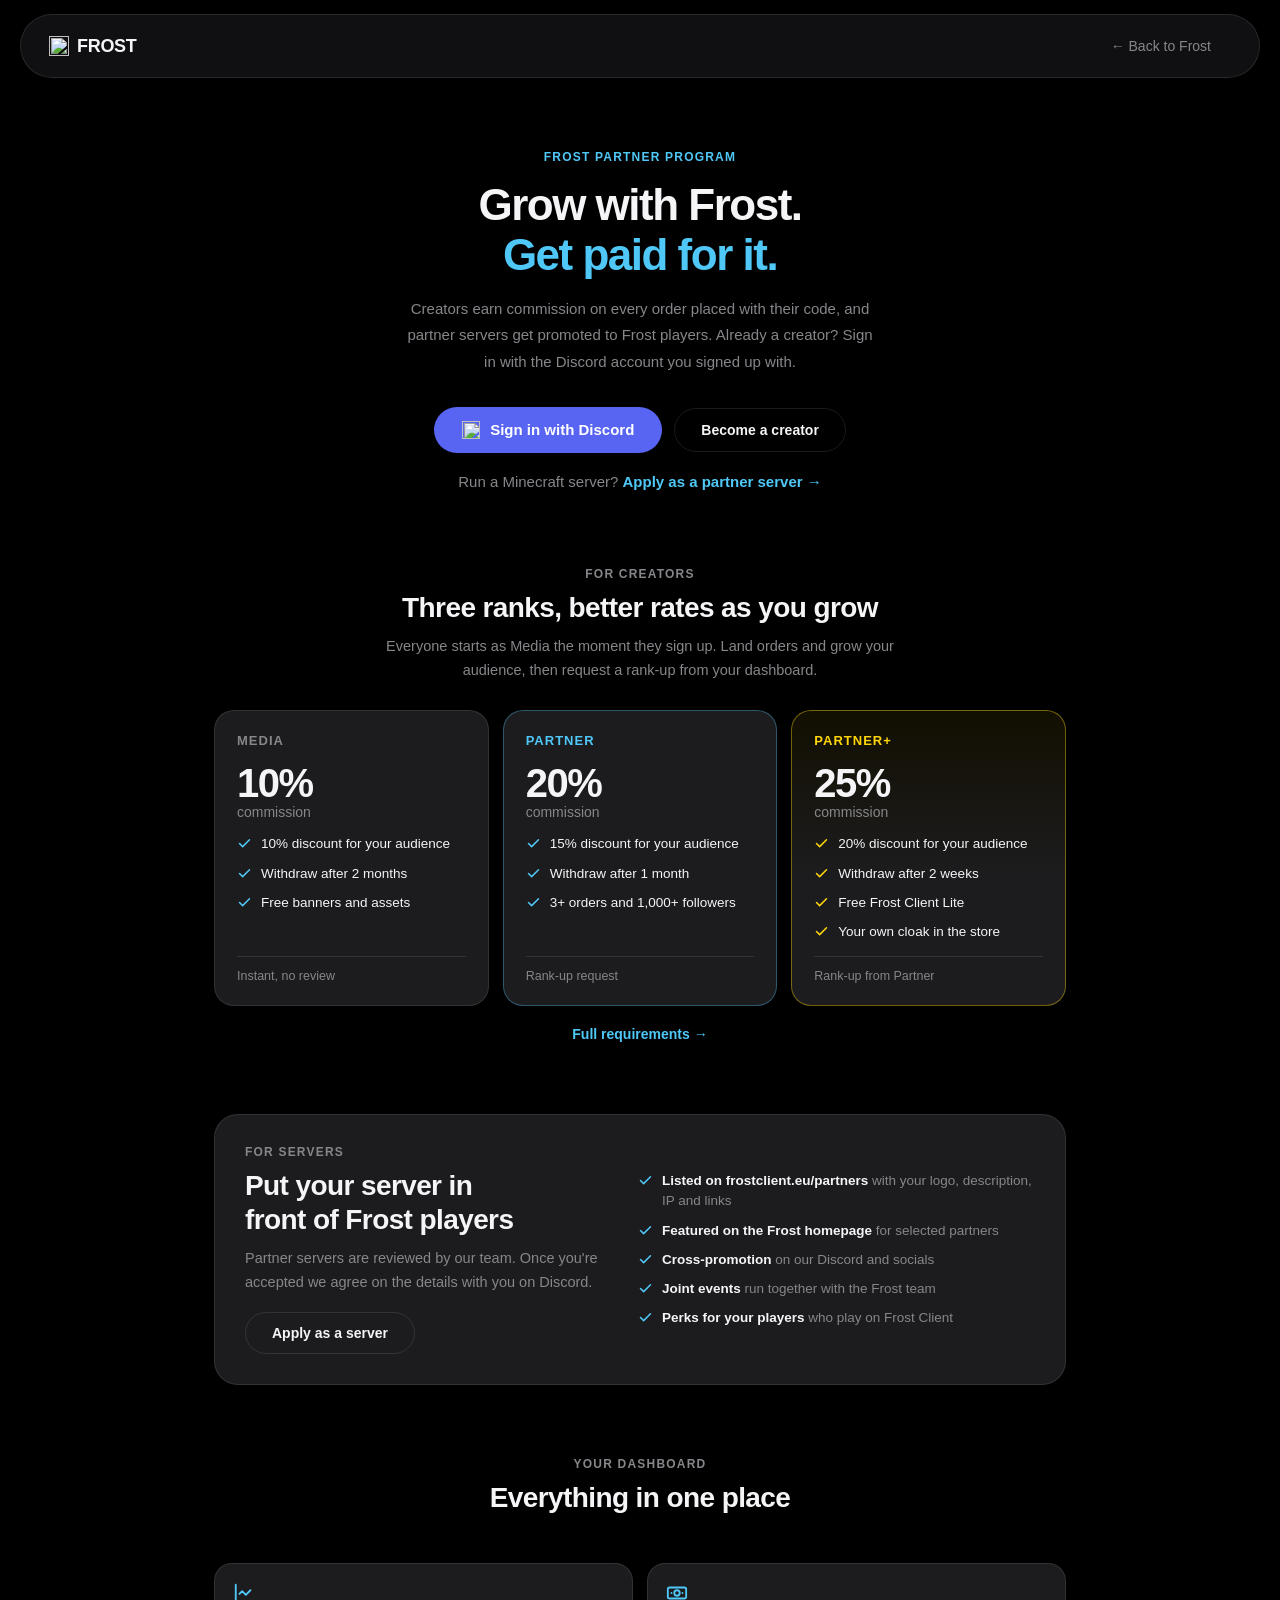
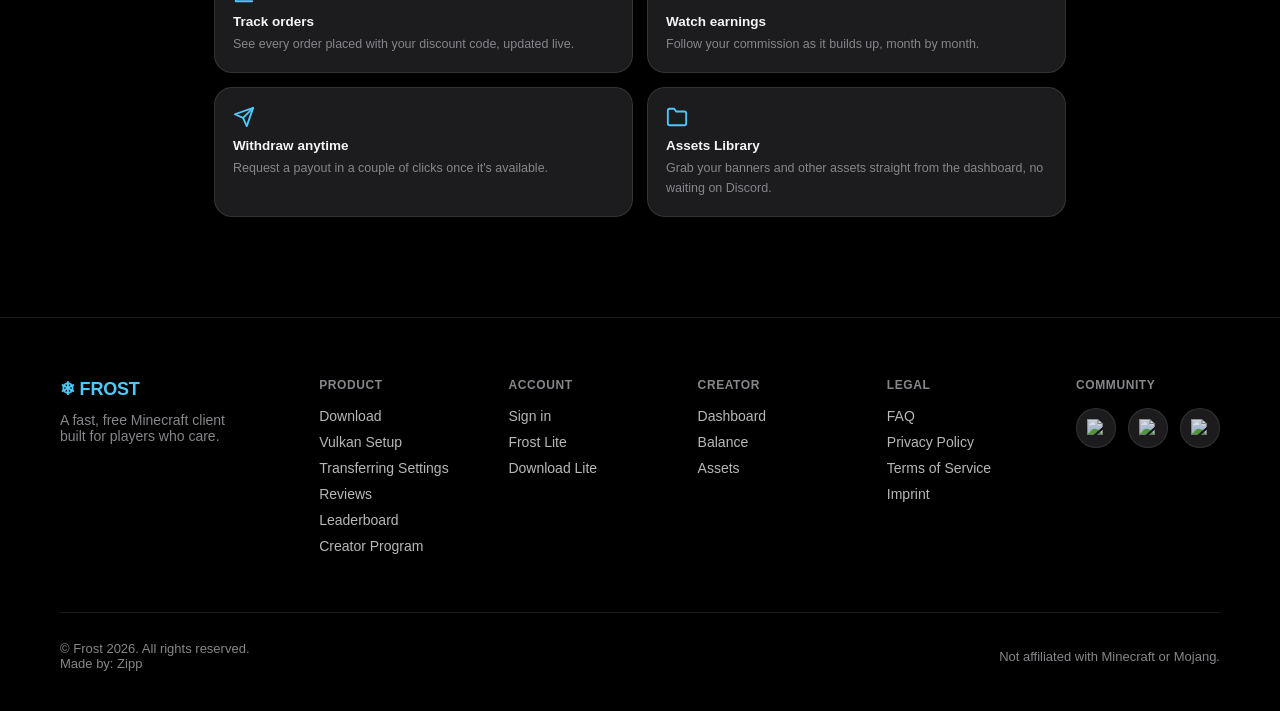
==== commit bc0ca3bf: "update" ====
--- a/index.html
+++ b/index.html
@@ -5,11 +5,19 @@
 <meta name="viewport" content="width=device-width, initial-scale=1.0"/>
 <title>Creator Dashboard | Frost</title>
 <link rel="icon" type="image/x-icon" href="favicon.ico" id="favicon">
+<link rel="apple-touch-icon" href="apple-touch-icon.png">
+<meta name="apple-mobile-web-app-capable" content="yes">
+<meta name="mobile-web-app-capable" content="yes">
+<meta name="apple-mobile-web-app-title" content="Frost Dashboard">
+<meta name="apple-mobile-web-app-status-bar-style" content="black-translucent">
+<meta name="theme-color" content="#000000">
 <meta name="robots" content="noindex, nofollow">
 <link rel="stylesheet" href="index.css">
 </head>
 <body>
-<div id="pageTransition"><div class="spinner"></div></div>
+<div id="pageTransition">
+    <div class="spinner"></div>
+</div>
 <div class="topo-bg">
   <svg viewBox="0 0 1400 900" preserveAspectRatio="xMidYMid slice" xmlns="http://www.w3.org/2000/svg">
     <defs><style>.tline{fill:none;stroke:#4fc8f8;stroke-width:1.2;}</style></defs>
@@ -49,26 +57,91 @@
     <button type="button" class="withdraw-open-btn" id="withdrawOpenBtn">Quick Withdraw</button>
     <button type="button" class="nav-logout-btn" id="navLogoutBtn">Log out</button>
   </div>
-  <div id="refreshProgress"><div id="refreshProgressBar"></div></div>
+  <div id="refreshProgress">
+      <div id="refreshProgressBar"></div>
+  </div>
 </nav>
 
 <div class="page">
 
   <div id="stateLoading" class="state active">
-    <div class="gate"><div class="spinner"></div></div>
+    <div class="gate">
+        <div class="spinner"></div>
+    </div>
   </div>
 
   <div id="stateLogin" class="state">
     <div class="login-hero">
-      <div class="login-badge-spacer"></div>
-      <div class="gate-eyebrow">Frost Creator Program</div>
-      <h1>Your Creator Dashboard</h1>
-      <p>Track referred orders, watch your earnings grow, and request withdrawals — all in one place. Sign in with the same Discord account you signed up with to get started.</p>
-      <button type="button" class="btn-discord" id="loginBtn">
-        <img src="https://frostclient.eu/icons/discord.webp" alt=""/> Sign in with Discord
-      </button>
-      <p class="login-become-partner">Not a creator yet? <a href="https://frostclient.eu/partner">Become a creator →</a></p>
-
+      <div class="gate-eyebrow pl-eyebrow">Frost Partner Program</div>
+      <h1>Grow with Frost.<br/><span class="pl-accent">Get paid for it.</span></h1>
+      <p>Creators earn commission on every order placed with their code, and partner servers get promoted to Frost players. Already a creator? Sign in with the Discord account you signed up with.</p>
+      <div class="pl-hero-actions">
+        <button type="button" class="btn-discord" id="loginBtn">
+          <img src="https://frostclient.eu/icons/discord.webp" alt=""/> Sign in with Discord
+        </button>
+        <a class="btn-secondary pl-hero-secondary" href="https://frostclient.eu/partner">Become a creator</a>
+      </div>
+      <p class="login-become-partner">Run a Minecraft server? <a href="https://frostclient.eu/partner#server">Apply as a partner server →</a></p>
+    </div>
+
+    <section class="pl-section pl-partners" id="plPartners" hidden>
+      <div class="pl-partners-label">Already partnered with Frost</div>
+      <div class="pl-partners-row" id="plPartnersRow"></div>
+      <a class="pl-link" href="https://frostclient.eu/partners">See all partners →</a>
+    </section>
+
+    <section class="pl-section">
+      <div class="pl-section-head">
+        <div class="gate-eyebrow">For creators</div>
+        <h2>Three ranks, better rates as you grow</h2>
+        <p>Everyone starts as Media the moment they sign up. Land orders and grow your audience, then request a rank-up from your dashboard.</p>
+      </div>
+      <div class="pl-tiers">
+        <div class="pl-tier">
+          <div class="pl-tier-name">Media</div>
+          <div class="pl-tier-rate"><span>10%</span> commission</div>
+          <ul class="pl-list"><li><svg viewBox="0 0 24 24" fill="none" stroke="currentColor" stroke-width="2.4" stroke-linecap="round" stroke-linejoin="round" aria-hidden="true"><path d="M20 6 9 17l-5-5"/></svg><span>10% discount for your audience</span></li><li><svg viewBox="0 0 24 24" fill="none" stroke="currentColor" stroke-width="2.4" stroke-linecap="round" stroke-linejoin="round" aria-hidden="true"><path d="M20 6 9 17l-5-5"/></svg><span>Withdraw after 2 months</span></li><li><svg viewBox="0 0 24 24" fill="none" stroke="currentColor" stroke-width="2.4" stroke-linecap="round" stroke-linejoin="round" aria-hidden="true"><path d="M20 6 9 17l-5-5"/></svg><span>Free banners and assets</span></li></ul>
+          <div class="pl-tier-note">Instant, no review</div>
+        </div>
+        <div class="pl-tier pl-tier--mid">
+          <div class="pl-tier-name">Partner</div>
+          <div class="pl-tier-rate"><span>20%</span> commission</div>
+          <ul class="pl-list"><li><svg viewBox="0 0 24 24" fill="none" stroke="currentColor" stroke-width="2.4" stroke-linecap="round" stroke-linejoin="round" aria-hidden="true"><path d="M20 6 9 17l-5-5"/></svg><span>15% discount for your audience</span></li><li><svg viewBox="0 0 24 24" fill="none" stroke="currentColor" stroke-width="2.4" stroke-linecap="round" stroke-linejoin="round" aria-hidden="true"><path d="M20 6 9 17l-5-5"/></svg><span>Withdraw after 1 month</span></li><li><svg viewBox="0 0 24 24" fill="none" stroke="currentColor" stroke-width="2.4" stroke-linecap="round" stroke-linejoin="round" aria-hidden="true"><path d="M20 6 9 17l-5-5"/></svg><span>3+ orders and 1,000+ followers</span></li></ul>
+          <div class="pl-tier-note">Rank-up request</div>
+        </div>
+        <div class="pl-tier pl-tier--top">
+          <div class="pl-tier-name">Partner+</div>
+          <div class="pl-tier-rate"><span>25%</span> commission</div>
+          <ul class="pl-list"><li><svg viewBox="0 0 24 24" fill="none" stroke="currentColor" stroke-width="2.4" stroke-linecap="round" stroke-linejoin="round" aria-hidden="true"><path d="M20 6 9 17l-5-5"/></svg><span>20% discount for your audience</span></li><li><svg viewBox="0 0 24 24" fill="none" stroke="currentColor" stroke-width="2.4" stroke-linecap="round" stroke-linejoin="round" aria-hidden="true"><path d="M20 6 9 17l-5-5"/></svg><span>Withdraw after 2 weeks</span></li><li><svg viewBox="0 0 24 24" fill="none" stroke="currentColor" stroke-width="2.4" stroke-linecap="round" stroke-linejoin="round" aria-hidden="true"><path d="M20 6 9 17l-5-5"/></svg><span>Free Frost Client Lite</span></li><li><svg viewBox="0 0 24 24" fill="none" stroke="currentColor" stroke-width="2.4" stroke-linecap="round" stroke-linejoin="round" aria-hidden="true"><path d="M20 6 9 17l-5-5"/></svg><span>Your own cloak in the store</span></li></ul>
+          <div class="pl-tier-note">Rank-up from Partner</div>
+        </div>
+      </div>
+      <a class="pl-link" href="https://frostclient.eu/partner#requirements">Full requirements →</a>
+    </section>
+
+    <section class="pl-section">
+      <div class="pl-server">
+        <div class="pl-server-text">
+          <div class="gate-eyebrow">For servers</div>
+          <h2>Put your server in front of Frost players</h2>
+          <p>Partner servers are reviewed by our team. Once you're accepted we agree on the details with you on Discord.</p>
+          <a class="btn-secondary pl-server-btn" href="https://frostclient.eu/partner#server">Apply as a server</a>
+        </div>
+        <ul class="pl-list pl-server-list">
+          <li><svg viewBox="0 0 24 24" fill="none" stroke="currentColor" stroke-width="2.4" stroke-linecap="round" stroke-linejoin="round" aria-hidden="true"><path d="M20 6 9 17l-5-5"/></svg><span><strong>Listed on frostclient.eu/partners</strong> with your logo, description, IP and links</span></li>
+          <li><svg viewBox="0 0 24 24" fill="none" stroke="currentColor" stroke-width="2.4" stroke-linecap="round" stroke-linejoin="round" aria-hidden="true"><path d="M20 6 9 17l-5-5"/></svg><span><strong>Featured on the Frost homepage</strong> for selected partners</span></li>
+          <li><svg viewBox="0 0 24 24" fill="none" stroke="currentColor" stroke-width="2.4" stroke-linecap="round" stroke-linejoin="round" aria-hidden="true"><path d="M20 6 9 17l-5-5"/></svg><span><strong>Cross-promotion</strong> on our Discord and socials</span></li>
+          <li><svg viewBox="0 0 24 24" fill="none" stroke="currentColor" stroke-width="2.4" stroke-linecap="round" stroke-linejoin="round" aria-hidden="true"><path d="M20 6 9 17l-5-5"/></svg><span><strong>Joint events</strong> run together with the Frost team</span></li>
+          <li><svg viewBox="0 0 24 24" fill="none" stroke="currentColor" stroke-width="2.4" stroke-linecap="round" stroke-linejoin="round" aria-hidden="true"><path d="M20 6 9 17l-5-5"/></svg><span><strong>Perks for your players</strong> who play on Frost Client</span></li>
+        </ul>
+      </div>
+    </section>
+
+    <section class="pl-section">
+      <div class="pl-section-head">
+        <div class="gate-eyebrow">Your dashboard</div>
+        <h2>Everything in one place</h2>
+      </div>
       <div class="login-features">
         <div class="login-feature">
           <div class="login-feature-icon"><svg viewBox="0 0 24 24" fill="none" stroke="currentColor" stroke-width="2" stroke-linecap="round" stroke-linejoin="round"><path d="M3 3v18h18"/><path d="m19 9-5 5-4-4-3 3"/></svg></div>
@@ -91,7 +164,7 @@
           <div class="login-feature-desc">Grab your banners and other assets straight from the dashboard, no waiting on Discord.</div>
         </div>
       </div>
-    </div>
+    </section>
   </div>
 
   <div id="stateWorking" class="state">
@@ -403,6 +476,9 @@
 </div>
 
 
+<script src="home-prompt.js"></script>
+<script src="push-notifications.js"></script>
+<script src="partners-strip.js"></script>
 <script src="index.js"></script>
 </body>
 </html>
--- a/index.css
+++ b/index.css
@@ -5,14 +5,22 @@
     --text: #f5f5f7; --muted: #86868b; --border: rgba(255,255,255,0.1);
     --red: #ff6961; --green: #32d74b;
   }
-  *, *::before, *::after { box-sizing: border-box; margin: 0; padding: 0; }
-  html { scroll-behavior: smooth; }
+  *, *::before, *::after {
+    box-sizing: border-box;
+    margin: 0;
+    padding: 0;
+  }
+  html {
+    scroll-behavior: smooth;
+  }
   body {
     background: var(--bg); color: var(--text); font-family: -apple-system, BlinkMacSystemFont, 'SF Pro Display', 'Space Grotesk', sans-serif; overflow-x: hidden;
     min-height: 100vh; display: flex; flex-direction: column;
     -webkit-font-smoothing: antialiased;
   }
-  .topo-bg, #particles { display: none; }
+  .topo-bg, #particles {
+    display: none;
+  }
 
   nav {
     position: fixed; top: 14px; left: 50%; transform: translateX(-50%); z-index: 100;
@@ -25,8 +33,13 @@
     overflow: hidden;
   }
   @media (min-width: 2000px) {
-    nav { max-width: 1600px; height: 72px; }
-    .page { max-width: 1180px; }
+    nav {
+      max-width: 1600px;
+      height: 72px;
+    }
+    .page {
+      max-width: 1180px;
+    }
   }
   .nav-logo {
     display: inline-flex; align-items: center; gap: 8px;
@@ -35,71 +48,237 @@
     text-decoration: none;
     transition: opacity 0.2s;
   }
-  .nav-logo:hover { opacity: 0.85; }
-  .nav-logo-icon { width: 20px; height: 20px; transition: transform 0.3s cubic-bezier(0.22,1,0.36,1); }
-  .nav-logo:hover .nav-logo-icon { transform: rotate(-8deg) scale(1.08); }
-  .nav-logo span { color: var(--text); }
-  .nav-back { color: var(--muted); font-size: 14px; text-decoration: none; transition: color 0.2s; }
-  .nav-back:hover { color: var(--text); }
-  .nav-link { color: var(--muted); font-size: 14px; font-weight: 600; text-decoration: none; transition: color 0.2s; }
-  .nav-link:hover { color: var(--text); }
-  .nav-link.active { color: var(--frost-blue); }
-  .nav-links { display: none; align-items: center; justify-content: center; gap: 18px; }
-  .nav-right { display: flex; align-items: center; justify-content: flex-end; gap: 14px; }
+  .nav-logo:hover {
+    opacity: 0.85;
+  }
+  .nav-logo-icon {
+    width: 20px;
+    height: 20px;
+    transition: transform 0.3s cubic-bezier(0.22,1,0.36,1);
+  }
+  .nav-logo:hover .nav-logo-icon {
+    transform: rotate(-8deg) scale(1.08);
+  }
+  .nav-logo span {
+    color: var(--text);
+  }
+  .nav-back {
+    color: var(--muted);
+    font-size: 14px;
+    text-decoration: none;
+    transition: color 0.2s;
+  }
+  .nav-back:hover {
+    color: var(--text);
+  }
+  .nav-link {
+    color: var(--muted);
+    font-size: 14px;
+    font-weight: 600;
+    text-decoration: none;
+    transition: color 0.2s;
+  }
+  .nav-link:hover {
+    color: var(--text);
+  }
+  .nav-link.active {
+    color: var(--frost-blue);
+  }
+  .nav-links {
+    display: none;
+    align-items: center;
+    justify-content: center;
+    gap: 18px;
+  }
+  .nav-right {
+    display: flex;
+    align-items: center;
+    justify-content: flex-end;
+    gap: 14px;
+  }
   .nav-logout-btn {
     display: none;
     background: rgba(255,105,97,0.1); border: 1px solid rgba(255,105,97,0.35);
     color: var(--red); font-family: inherit; font-size: 13px; font-weight: 600;
     padding: 7px 14px; border-radius: 980px; cursor: pointer; transition: background 0.2s, border-color 0.2s;
   }
-  .nav-logout-btn:hover { background: rgba(255,105,97,0.2); border-color: rgba(255,105,97,0.6); }
+  .nav-logout-btn:hover {
+    background: rgba(255,105,97,0.2);
+    border-color: rgba(255,105,97,0.6);
+  }
   @media (max-width: 700px) {
-    nav { width: calc(100% - 20px); padding: 0 16px; gap: 10px; }
-    .nav-right { gap: 10px; }
-    .nav-back { font-size: 12px; }
-    .nav-link { font-size: 12px; }
-    .nav-links { gap: 12px; }
-    .nav-logout-btn { font-size: 11px; padding: 6px 10px; }
-    .withdraw-open-btn { font-size: 11px; padding: 6px 10px; }
-  }
-
-  .page { position: relative; z-index: 1; max-width: 900px; width: 100%; margin: 0 auto; padding: 130px 24px 100px; flex: 1 0 auto; }
-  footer { flex-shrink: 0; }
-
-  .gate { max-width: 460px; margin: 60px auto 0; text-align: center; }
-  .gate-eyebrow { font-size: 12px; font-weight: 600; text-transform: uppercase; letter-spacing: 1.2px; color: var(--muted); margin-bottom: 16px; }
-  .gate h1 { font-size: clamp(26px, 4.5vw, 36px); font-weight: 700; letter-spacing: -1px; margin-bottom: 14px; }
-  .gate p { font-size: 14.5px; color: var(--muted); line-height: 1.7; margin-bottom: 28px; }
-  .gate p.state-hint { font-size: 12.5px; opacity: 0.75; margin-top: -18px; margin-bottom: 0; display: none; }
-  .gate p.state-hint.show { display: block; animation: fadeInUp 0.4s cubic-bezier(0.22, 1, 0.36, 1) both; }
-  .gate.denied h1 { color: var(--red); }
-
-  .login-hero { max-width: 680px; margin: 20px auto 0; text-align: center; }
-  .login-badge-spacer { height: 64px; margin: 0 auto 26px; }
-  .login-hero h1 { font-size: clamp(30px, 5vw, 44px); font-weight: 700; letter-spacing: -1.5px; margin-bottom: 16px; color: var(--text); }
-  .login-hero > p { font-size: 15px; color: var(--muted); line-height: 1.75; margin-bottom: 32px; max-width: 480px; margin-left: auto; margin-right: auto; }
-  .login-become-partner { font-size: 13px; color: var(--muted); margin-top: 16px; }
-  .login-become-partner a { color: var(--frost-blue); text-decoration: none; font-weight: 600; transition: color 0.2s; }
-  .login-become-partner a:hover { text-decoration: underline; }
-  .login-features { display: grid; grid-template-columns: repeat(2, 1fr); gap: 14px; margin-top: 48px; text-align: left; }
+    nav {
+      width: calc(100% - 20px);
+      padding: 0 16px;
+      gap: 10px;
+    }
+    .nav-right {
+      gap: 10px;
+    }
+    .nav-back {
+      font-size: 12px;
+    }
+    .nav-link {
+      font-size: 12px;
+    }
+    .nav-links {
+      gap: 12px;
+    }
+    .nav-logout-btn {
+      font-size: 11px;
+      padding: 6px 10px;
+    }
+    .withdraw-open-btn {
+      font-size: 11px;
+      padding: 6px 10px;
+    }
+  }
+
+  .page {
+    position: relative;
+    z-index: 1;
+    max-width: 900px;
+    width: 100%;
+    margin: 0 auto;
+    padding: 130px 24px 100px;
+    flex: 1 0 auto;
+  }
+  footer {
+    flex-shrink: 0;
+  }
+
+  .gate {
+    max-width: 460px;
+    margin: 60px auto 0;
+    text-align: center;
+  }
+  .gate-eyebrow {
+    font-size: 12px;
+    font-weight: 600;
+    text-transform: uppercase;
+    letter-spacing: 1.2px;
+    color: var(--muted);
+    margin-bottom: 16px;
+  }
+  .gate h1 {
+    font-size: clamp(26px, 4.5vw, 36px);
+    font-weight: 700;
+    letter-spacing: -1px;
+    margin-bottom: 14px;
+  }
+  .gate p {
+    font-size: 14.5px;
+    color: var(--muted);
+    line-height: 1.7;
+    margin-bottom: 28px;
+  }
+  .gate p.state-hint {
+    font-size: 12.5px;
+    opacity: 0.75;
+    margin-top: -18px;
+    margin-bottom: 0;
+    display: none;
+  }
+  .gate p.state-hint.show {
+    display: block;
+    animation: fadeInUp 0.4s cubic-bezier(0.22, 1, 0.36, 1) both;
+  }
+  .gate.denied h1 {
+    color: var(--red);
+  }
+
+  .login-hero {
+    max-width: 680px;
+    margin: 20px auto 0;
+    text-align: center;
+  }
+  .login-badge-spacer {
+    height: 64px;
+    margin: 0 auto 26px;
+  }
+  .login-hero h1 {
+    font-size: clamp(30px, 5vw, 44px);
+    font-weight: 700;
+    letter-spacing: -1.5px;
+    margin-bottom: 16px;
+    color: var(--text);
+  }
+  .login-hero > p {
+    font-size: 15px;
+    color: var(--muted);
+    line-height: 1.75;
+    margin-bottom: 32px;
+    max-width: 480px;
+    margin-left: auto;
+    margin-right: auto;
+  }
+  .login-become-partner {
+    font-size: 13px;
+    color: var(--muted);
+    margin-top: 16px;
+  }
+  .login-become-partner a {
+    color: var(--frost-blue);
+    text-decoration: none;
+    font-weight: 600;
+    transition: color 0.2s;
+  }
+  .login-become-partner a:hover {
+    text-decoration: underline;
+  }
+  .login-features {
+    display: grid;
+    grid-template-columns: repeat(2, 1fr);
+    gap: 14px;
+    margin-top: 48px;
+    text-align: left;
+  }
   .login-feature {
     background: var(--surface);
     border: 1px solid var(--border); border-radius: 18px; padding: 18px;
     transition: transform 0.25s cubic-bezier(0.22,1,0.36,1), border-color 0.25s, background 0.25s;
   }
-  .login-feature:hover { transform: translateY(-3px); border-color: rgba(255,255,255,0.24); background: var(--surface2); }
-  .login-feature-icon { width: 22px; height: 22px; margin-bottom: 10px; color: var(--frost-blue); }
-  .login-feature-icon svg { width: 100%; height: 100%; }
-  .login-feature-title { font-size: 13.5px; font-weight: 700; margin-bottom: 6px; }
-  .login-feature-desc { font-size: 12.5px; color: var(--muted); line-height: 1.55; }
-  @media (max-width: 640px) { .login-features { grid-template-columns: 1fr; } }
+  .login-feature:hover {
+    transform: translateY(-3px);
+    border-color: rgba(255,255,255,0.24);
+    background: var(--surface2);
+  }
+  .login-feature-icon {
+    width: 22px;
+    height: 22px;
+    margin-bottom: 10px;
+    color: var(--frost-blue);
+  }
+  .login-feature-icon svg {
+    width: 100%;
+    height: 100%;
+  }
+  .login-feature-title {
+    font-size: 13.5px;
+    font-weight: 700;
+    margin-bottom: 6px;
+  }
+  .login-feature-desc {
+    font-size: 12.5px;
+    color: var(--muted);
+    line-height: 1.55;
+  }
+  @media (max-width: 640px) {
+    .login-features {
+      grid-template-columns: 1fr;
+    }
+  }
 
   .spinner {
     width: 30px; height: 30px; margin: 0 auto 20px;
     border: 3px solid rgba(255,255,255,0.12); border-top-color: var(--frost-blue);
     border-radius: 50%; animation: spin 0.8s linear infinite;
   }
-  @keyframes spin { to { transform: rotate(360deg); } }
+  @keyframes spin {
+    to {
+      transform: rotate(360deg);
+    }
+  }
 
   #pageTransition {
     position: fixed; inset: 0; z-index: 9999;
@@ -108,9 +287,18 @@
     backdrop-filter: blur(10px); -webkit-backdrop-filter: blur(10px);
     opacity: 1; transition: opacity 0.3s ease;
   }
-  #pageTransition .spinner { margin: 0; }
-  #pageTransition.hide { opacity: 0; pointer-events: none; }
-  @media (prefers-reduced-motion: reduce) { #pageTransition { transition: none; } }
+  #pageTransition .spinner {
+    margin: 0;
+  }
+  #pageTransition.hide {
+    opacity: 0;
+    pointer-events: none;
+  }
+  @media (prefers-reduced-motion: reduce) {
+    #pageTransition {
+      transition: none;
+    }
+  }
 
   .btn-discord {
     display: inline-flex; align-items: center; justify-content: center; gap: 10px;
@@ -119,9 +307,18 @@
     padding: 14px 28px; border-radius: 980px;
     transition: transform 0.2s, filter 0.2s;
   }
-  .btn-discord:hover { transform: translateY(-1px); filter: brightness(1.08); }
-  .btn-discord.loading { opacity: 0.6; pointer-events: none; }
-  .btn-discord img { width: 18px; height: 18px; }
+  .btn-discord:hover {
+    transform: translateY(-1px);
+    filter: brightness(1.08);
+  }
+  .btn-discord.loading {
+    opacity: 0.6;
+    pointer-events: none;
+  }
+  .btn-discord img {
+    width: 18px;
+    height: 18px;
+  }
   .btn-secondary {
     display: inline-flex; align-items: center; justify-content: center; gap: 8px;
     background: transparent; color: var(--text);
@@ -130,18 +327,63 @@
     padding: 12px 26px; border-radius: 980px; margin-top: 12px;
     transition: border-color 0.2s, background 0.2s;
   }
-  .btn-secondary:hover { border-color: rgba(255,255,255,0.28); background: rgba(255,255,255,0.05); }
-
-  .state { display: none; }
-  .state.active { display: block; animation: fadeInUp 0.45s cubic-bezier(0.22, 1, 0.36, 1) both; }
-  @keyframes fadeInUp { from { opacity: 0; transform: translateY(10px); } to { opacity: 1; transform: translateY(0); } }
-  @media (prefers-reduced-motion: reduce) { .state.active { animation: none; } }
-
-  .partner-head { display: flex; align-items: center; gap: 16px; margin-bottom: 36px; flex-wrap: wrap; }
-  .partner-avatar { width: 52px; height: 52px; border-radius: 50%; border: 2px solid var(--border); }
-  .partner-head h1 { font-size: 22px; font-weight: 700; letter-spacing: -0.5px; }
-  .partner-head p { font-size: 13.5px; color: var(--muted); margin-top: 2px; }
-  .partner-name-row { display: flex; align-items: center; gap: 10px; flex-wrap: wrap; }
+  .btn-secondary:hover {
+    border-color: rgba(255,255,255,0.28);
+    background: rgba(255,255,255,0.05);
+  }
+
+  .state {
+    display: none;
+  }
+  .state.active {
+    display: block;
+    animation: fadeInUp 0.45s cubic-bezier(0.22, 1, 0.36, 1) both;
+  }
+  @keyframes fadeInUp {
+    from {
+      opacity: 0;
+      transform: translateY(10px);
+    }
+    to {
+      opacity: 1;
+      transform: translateY(0);
+    }
+  }
+  @media (prefers-reduced-motion: reduce) {
+    .state.active {
+      animation: none;
+    }
+  }
+
+  .partner-head {
+    display: flex;
+    align-items: center;
+    gap: 16px;
+    margin-bottom: 36px;
+    flex-wrap: wrap;
+  }
+  .partner-avatar {
+    width: 52px;
+    height: 52px;
+    border-radius: 50%;
+    border: 2px solid var(--border);
+  }
+  .partner-head h1 {
+    font-size: 22px;
+    font-weight: 700;
+    letter-spacing: -0.5px;
+  }
+  .partner-head p {
+    font-size: 13.5px;
+    color: var(--muted);
+    margin-top: 2px;
+  }
+  .partner-name-row {
+    display: flex;
+    align-items: center;
+    gap: 10px;
+    flex-wrap: wrap;
+  }
   .tier-badge {
     display: inline-flex; align-items: center; gap: 4px;
     font-size: 10.5px; font-weight: 700; text-transform: uppercase; letter-spacing: 0.5px;
@@ -156,8 +398,16 @@
     background: rgba(255,214,10,0.14);
     border: 1px solid rgba(255,214,10,0.4); color: var(--gold);
   }
-  .refresh-info { margin-left: auto; display: flex; align-items: center; gap: 10px; }
-  .refresh-info span { font-size: 12px; color: var(--muted); }
+  .refresh-info {
+    margin-left: auto;
+    display: flex;
+    align-items: center;
+    gap: 10px;
+  }
+  .refresh-info span {
+    font-size: 12px;
+    color: var(--muted);
+  }
   .refresh-btn {
     display: inline-flex; align-items: center; justify-content: center;
     width: 30px; height: 30px; border-radius: 50%; flex-shrink: 0;
@@ -165,10 +415,19 @@
     color: var(--muted); font-size: 15px; cursor: pointer; padding: 0;
     transition: color 0.2s, border-color 0.2s, background 0.2s;
   }
-  .refresh-btn:hover { color: var(--text); border-color: rgba(255,255,255,0.28); }
-  .refresh-btn.spinning { pointer-events: none; }
-  .refresh-btn-icon { display: inline-block; }
-  .refresh-btn.spinning .refresh-btn-icon { animation: spin 1.1s ease-in-out infinite; }
+  .refresh-btn:hover {
+    color: var(--text);
+    border-color: rgba(255,255,255,0.28);
+  }
+  .refresh-btn.spinning {
+    pointer-events: none;
+  }
+  .refresh-btn-icon {
+    display: inline-block;
+  }
+  .refresh-btn.spinning .refresh-btn-icon {
+    animation: spin 1.1s ease-in-out infinite;
+  }
 
   .rankup-banner {
     border: 1px solid rgba(79,200,248,0.35); border-radius: 22px;
@@ -176,15 +435,25 @@
     padding: 20px 24px; margin-bottom: 20px;
     display: flex; align-items: center; justify-content: space-between; gap: 16px; flex-wrap: wrap;
   }
-  .rankup-banner-title { font-size: 15px; font-weight: 700; margin-bottom: 4px; }
-  .rankup-banner-text { font-size: 13px; color: var(--muted); }
+  .rankup-banner-title {
+    font-size: 15px;
+    font-weight: 700;
+    margin-bottom: 4px;
+  }
+  .rankup-banner-text {
+    font-size: 13px;
+    color: var(--muted);
+  }
   .rankup-banner-btn {
     flex-shrink: 0; border: none; cursor: pointer; border-radius: 980px;
     background: var(--frost-blue); color: #06121c;
     font-family: inherit; font-size: 13.5px; font-weight: 700;
     padding: 11px 22px; transition: transform 0.2s, filter 0.2s;
   }
-  .rankup-banner-btn:hover { transform: translateY(-1px); filter: brightness(1.08); }
+  .rankup-banner-btn:hover {
+    transform: translateY(-1px);
+    filter: brightness(1.08);
+  }
 
   .code-card {
     border: 1px solid rgba(255,214,10,0.35); border-radius: 22px;
@@ -193,20 +462,47 @@
     display: flex; align-items: center; justify-content: space-between; gap: 16px; flex-wrap: wrap;
     transition: transform 0.3s cubic-bezier(0.22,1,0.36,1);
   }
-  .code-card:hover { transform: translateY(-2px); }
-  .code-card-label { font-size: 11px; font-weight: 700; text-transform: uppercase; letter-spacing: 1.2px; color: var(--gold); margin-bottom: 8px; }
-  .code-card-value { font-size: 26px; font-weight: 700; letter-spacing: 0.5px; }
+  .code-card:hover {
+    transform: translateY(-2px);
+  }
+  .code-card-label {
+    font-size: 11px;
+    font-weight: 700;
+    text-transform: uppercase;
+    letter-spacing: 1.2px;
+    color: var(--gold);
+    margin-bottom: 8px;
+  }
+  .code-card-value {
+    font-size: 26px;
+    font-weight: 700;
+    letter-spacing: 0.5px;
+  }
   .code-copy-btn {
     display: inline-flex; align-items: center; gap: 8px;
     background: var(--gold); color: #1a0f00;
     border: none; cursor: pointer; font-family: inherit; font-size: 13.5px; font-weight: 600;
     padding: 11px 20px; border-radius: 980px; transition: transform 0.2s, filter 0.2s;
   }
-  .code-copy-btn:hover { transform: translateY(-1px); filter: brightness(1.08); }
-  .code-copy-btn.copied { background: var(--green); }
-
-  .quick-actions { display: grid; grid-template-columns: 1fr 1fr; gap: 14px; margin-bottom: 28px; }
-  @media (max-width: 560px) { .quick-actions { grid-template-columns: 1fr; } }
+  .code-copy-btn:hover {
+    transform: translateY(-1px);
+    filter: brightness(1.08);
+  }
+  .code-copy-btn.copied {
+    background: var(--green);
+  }
+
+  .quick-actions {
+    display: grid;
+    grid-template-columns: 1fr 1fr;
+    gap: 14px;
+    margin-bottom: 28px;
+  }
+  @media (max-width: 560px) {
+    .quick-actions {
+      grid-template-columns: 1fr;
+    }
+  }
   .quick-action-card {
     position: relative; display: flex; align-items: center; gap: 16px;
     background: var(--surface);
@@ -214,36 +510,107 @@
     text-decoration: none; color: inherit;
     transition: transform 0.25s cubic-bezier(0.22,1,0.36,1), border-color 0.25s;
   }
-  .quick-action-card:hover { transform: translateY(-2px); border-color: rgba(255,255,255,0.24); }
-  .quick-action-card.amber { border-color: rgba(255,214,10,0.28); }
-  .quick-action-card.amber:hover { border-color: rgba(255,214,10,0.5); }
+  .quick-action-card:hover {
+    transform: translateY(-2px);
+    border-color: rgba(255,255,255,0.24);
+  }
+  .quick-action-card.amber {
+    border-color: rgba(255,214,10,0.28);
+  }
+  .quick-action-card.amber:hover {
+    border-color: rgba(255,214,10,0.5);
+  }
   .quick-action-icon {
     width: 46px; height: 46px; border-radius: 14px; flex-shrink: 0;
     display: flex; align-items: center; justify-content: center; font-size: 21px;
     background: var(--surface2); border: 1px solid var(--border);
   }
-  .quick-action-icon img { width: 26px; height: 26px; object-fit: contain; }
-  .quick-action-icon svg { width: 22px; height: 22px; }
-  .quick-action-card.amber .quick-action-icon { background: rgba(255,214,10,0.12); border-color: rgba(255,214,10,0.3); }
-  .quick-action-body { flex: 1; min-width: 0; }
-  .quick-action-title { font-size: 14.5px; font-weight: 700; margin-bottom: 3px; }
-  .quick-action-value { font-size: 12.5px; color: var(--muted); overflow: hidden; text-overflow: ellipsis; white-space: nowrap; }
-  .quick-action-value strong { color: var(--frost-blue); font-weight: 700; }
-  .quick-action-card.amber .quick-action-value strong { color: var(--gold); }
-  .quick-action-arrow { font-size: 18px; color: var(--muted); flex-shrink: 0; transition: transform 0.2s, color 0.2s; }
-  .quick-action-card:hover .quick-action-arrow { transform: translateX(3px); color: var(--text); }
-
-  .stats-row { display: grid; grid-template-columns: repeat(auto-fit, minmax(160px, 1fr)); gap: 14px; margin-bottom: 40px; }
+  .quick-action-icon img {
+    width: 26px;
+    height: 26px;
+    object-fit: contain;
+  }
+  .quick-action-icon svg {
+    width: 22px;
+    height: 22px;
+  }
+  .quick-action-card.amber .quick-action-icon {
+    background: rgba(255,214,10,0.12);
+    border-color: rgba(255,214,10,0.3);
+  }
+  .quick-action-body {
+    flex: 1;
+    min-width: 0;
+  }
+  .quick-action-title {
+    font-size: 14.5px;
+    font-weight: 700;
+    margin-bottom: 3px;
+  }
+  .quick-action-value {
+    font-size: 12.5px;
+    color: var(--muted);
+    overflow: hidden;
+    text-overflow: ellipsis;
+    white-space: nowrap;
+  }
+  .quick-action-value strong {
+    color: var(--frost-blue);
+    font-weight: 700;
+  }
+  .quick-action-card.amber .quick-action-value strong {
+    color: var(--gold);
+  }
+  .quick-action-arrow {
+    font-size: 18px;
+    color: var(--muted);
+    flex-shrink: 0;
+    transition: transform 0.2s, color 0.2s;
+  }
+  .quick-action-card:hover .quick-action-arrow {
+    transform: translateX(3px);
+    color: var(--text);
+  }
+
+  .stats-row {
+    display: grid;
+    grid-template-columns: repeat(auto-fit, minmax(160px, 1fr));
+    gap: 14px;
+    margin-bottom: 40px;
+  }
   .stat-tile {
     background: var(--surface);
     border: 1px solid var(--border); border-radius: 18px; padding: 18px 20px;
     transition: transform 0.25s cubic-bezier(0.22,1,0.36,1), border-color 0.25s;
   }
-  .stat-tile:hover { transform: translateY(-2px); border-color: rgba(255,255,255,0.24); }
-  .stat-tile .num { font-size: 22px; font-weight: 700; color: var(--frost-blue); margin-bottom: 4px; overflow: hidden; text-overflow: ellipsis; white-space: nowrap; letter-spacing: -0.3px; }
-  .stat-tile.earnings .num { color: var(--gold); }
-  .stat-tile .label { font-size: 12px; color: var(--muted); }
-  .stat-tile-hint { font-size: 10.5px; color: var(--muted); opacity: 0.75; margin-top: 6px; line-height: 1.4; }
+  .stat-tile:hover {
+    transform: translateY(-2px);
+    border-color: rgba(255,255,255,0.24);
+  }
+  .stat-tile .num {
+    font-size: 22px;
+    font-weight: 700;
+    color: var(--frost-blue);
+    margin-bottom: 4px;
+    overflow: hidden;
+    text-overflow: ellipsis;
+    white-space: nowrap;
+    letter-spacing: -0.3px;
+  }
+  .stat-tile.earnings .num {
+    color: var(--gold);
+  }
+  .stat-tile .label {
+    font-size: 12px;
+    color: var(--muted);
+  }
+  .stat-tile-hint {
+    font-size: 10.5px;
+    color: var(--muted);
+    opacity: 0.75;
+    margin-top: 6px;
+    line-height: 1.4;
+  }
 
   .toast-stack {
     position: fixed; bottom: 20px; left: 20px; z-index: 500;
@@ -258,27 +625,77 @@
     box-shadow: 0 20px 60px -12px rgba(0,0,0,0.6);
     animation: toastIn 0.35s cubic-bezier(0.22,1,0.36,1) both;
   }
-  .toast.hide { animation: toastOut 0.25s ease forwards; }
-  @keyframes toastIn { from { opacity: 0; transform: translateX(-24px) scale(0.98); } to { opacity: 1; transform: translateX(0) scale(1); } }
-  @keyframes toastOut { to { opacity: 0; transform: translateX(-24px); } }
-  @media (prefers-reduced-motion: reduce) { .toast, .toast.hide { animation: none; } }
-  .toast-icon { font-size: 19px; line-height: 1; flex-shrink: 0; margin-top: 1px; }
-  .toast-body { flex: 1; min-width: 0; }
-  .toast-title { font-size: 13.5px; font-weight: 700; color: var(--text); margin-bottom: 2px; }
-  .toast-desc { font-size: 12px; color: var(--muted); line-height: 1.45; }
+  .toast.hide {
+    animation: toastOut 0.25s ease forwards;
+  }
+  @keyframes toastIn {
+    from {
+      opacity: 0;
+      transform: translateX(-24px) scale(0.98);
+    }
+    to {
+      opacity: 1;
+      transform: translateX(0) scale(1);
+    }
+  }
+  @keyframes toastOut {
+    to {
+      opacity: 0;
+      transform: translateX(-24px);
+    }
+  }
+  @media (prefers-reduced-motion: reduce) {
+    .toast, .toast.hide {
+      animation: none;
+    }
+  }
+  .toast-icon {
+    font-size: 19px;
+    line-height: 1;
+    flex-shrink: 0;
+    margin-top: 1px;
+  }
+  .toast-body {
+    flex: 1;
+    min-width: 0;
+  }
+  .toast-title {
+    font-size: 13.5px;
+    font-weight: 700;
+    color: var(--text);
+    margin-bottom: 2px;
+  }
+  .toast-desc {
+    font-size: 12px;
+    color: var(--muted);
+    line-height: 1.45;
+  }
   .toast-close {
     background: none; border: none; color: var(--muted); cursor: pointer;
     font-size: 15px; line-height: 1; padding: 2px; flex-shrink: 0; opacity: 0.6; transition: opacity 0.2s;
   }
-  .toast-close:hover { opacity: 1; }
+  .toast-close:hover {
+    opacity: 1;
+  }
   .toast-progress {
     position: absolute; left: 0; bottom: 0; height: 3px; width: 100%;
     background: var(--frost-blue);
     animation: toastProgress linear forwards;
     transform-origin: left;
   }
-  @keyframes toastProgress { from { transform: scaleX(1); } to { transform: scaleX(0); } }
-  @media (prefers-reduced-motion: reduce) { .toast-progress { animation: none; } }
+  @keyframes toastProgress {
+    from {
+      transform: scaleX(1);
+    }
+    to {
+      transform: scaleX(0);
+    }
+  }
+  @media (prefers-reduced-motion: reduce) {
+    .toast-progress {
+      animation: none;
+    }
+  }
 
   .notif-bell-btn {
     position: relative; display: none; align-items: center; justify-content: center;
@@ -286,9 +703,19 @@
     background: var(--surface2); border: 1px solid var(--border); color: var(--muted);
     cursor: pointer; transition: color 0.2s, border-color 0.2s, background 0.2s;
   }
-  .notif-bell-btn:hover { color: var(--frost-blue); border-color: rgba(79,200,248,0.4); }
-  .notif-bell-btn.active { color: var(--frost-blue); border-color: rgba(79,200,248,0.5); background: rgba(79,200,248,0.12); }
-  .notif-bell-btn svg { width: 17px; height: 17px; }
+  .notif-bell-btn:hover {
+    color: var(--frost-blue);
+    border-color: rgba(79,200,248,0.4);
+  }
+  .notif-bell-btn.active {
+    color: var(--frost-blue);
+    border-color: rgba(79,200,248,0.5);
+    background: rgba(79,200,248,0.12);
+  }
+  .notif-bell-btn svg {
+    width: 17px;
+    height: 17px;
+  }
   .notif-badge {
     position: absolute; top: -5px; right: -5px;
     min-width: 16px; height: 16px; padding: 0 4px; border-radius: 980px;
@@ -306,37 +733,108 @@
     display: none; flex-direction: column; overflow: hidden;
     transform-origin: top right;
   }
-  .notif-panel.open { display: flex; animation: notifPanelIn 0.25s cubic-bezier(0.22,1,0.36,1) both; }
-  @keyframes notifPanelIn { from { opacity: 0; transform: scale(0.92) translateY(-6px); } to { opacity: 1; transform: scale(1) translateY(0); } }
-  @media (prefers-reduced-motion: reduce) { .notif-panel.open { animation: none; } }
+  .notif-panel.open {
+    display: flex;
+    animation: notifPanelIn 0.25s cubic-bezier(0.22,1,0.36,1) both;
+  }
+  @keyframes notifPanelIn {
+    from {
+      opacity: 0;
+      transform: scale(0.92) translateY(-6px);
+    }
+    to {
+      opacity: 1;
+      transform: scale(1) translateY(0);
+    }
+  }
+  @media (prefers-reduced-motion: reduce) {
+    .notif-panel.open {
+      animation: none;
+    }
+  }
   .notif-panel-head {
     display: flex; align-items: center; justify-content: space-between; gap: 10px;
     padding: 14px 16px; border-bottom: 1px solid var(--border); flex-shrink: 0;
   }
-  .notif-panel-head-title { font-weight: 700; font-size: 13px; text-transform: uppercase; letter-spacing: 0.5px; }
-  .notif-panel-actions { display: flex; gap: 4px; }
+  .notif-panel-head-title {
+    font-weight: 700;
+    font-size: 13px;
+    text-transform: uppercase;
+    letter-spacing: 0.5px;
+  }
+  .notif-panel-actions {
+    display: flex;
+    gap: 4px;
+  }
   .notif-panel-actions button {
     background: none; border: none; color: var(--muted); font-size: 10.5px; font-weight: 700;
     cursor: pointer; padding: 5px 7px; border-radius: 980px; transition: color 0.2s, background 0.2s;
     font-family: inherit;
   }
-  .notif-panel-actions button:hover { color: var(--frost-blue); background: rgba(79,200,248,0.1); }
-  .notif-panel-list { overflow-y: auto; padding: 6px; }
+  .notif-panel-actions button:hover {
+    color: var(--frost-blue);
+    background: rgba(79,200,248,0.1);
+  }
+  .notif-panel-list {
+    overflow-y: auto;
+    padding: 6px;
+  }
   .notif-item {
     position: relative; display: flex; align-items: flex-start; gap: 10px;
     padding: 10px 30px 10px 10px; border-radius: 14px; margin-bottom: 2px;
     cursor: grab; user-select: none;
   }
-  .notif-item.dragging { cursor: grabbing; }
-  .notif-item.unread { background: rgba(79,200,248,0.08); box-shadow: inset 2px 0 0 var(--frost-blue); }
-  .notif-item-icon { font-size: 16px; line-height: 1; margin-top: 1px; flex-shrink: 0; }
-  .notif-item-body { flex: 1; min-width: 0; }
-  .notif-item-title { font-size: 12.5px; font-weight: 700; color: var(--text); }
-  .notif-item-desc { font-size: 11.5px; color: var(--muted); margin-top: 2px; line-height: 1.4; }
-  .notif-item-footer { display: flex; align-items: baseline; justify-content: space-between; gap: 8px; margin-top: 5px; }
-  .notif-item-time { font-size: 10px; color: var(--muted); opacity: 0.7; flex-shrink: 0; }
-  .notif-item-action { font-size: 10.5px; font-weight: 700; color: var(--frost-blue); text-decoration: none; white-space: nowrap; }
-  .notif-item-action:hover { text-decoration: underline; }
+  .notif-item.dragging {
+    cursor: grabbing;
+  }
+  .notif-item.unread {
+    background: rgba(79,200,248,0.08);
+    box-shadow: inset 2px 0 0 var(--frost-blue);
+  }
+  .notif-item-icon {
+    font-size: 16px;
+    line-height: 1;
+    margin-top: 1px;
+    flex-shrink: 0;
+  }
+  .notif-item-body {
+    flex: 1;
+    min-width: 0;
+  }
+  .notif-item-title {
+    font-size: 12.5px;
+    font-weight: 700;
+    color: var(--text);
+  }
+  .notif-item-desc {
+    font-size: 11.5px;
+    color: var(--muted);
+    margin-top: 2px;
+    line-height: 1.4;
+  }
+  .notif-item-footer {
+    display: flex;
+    align-items: baseline;
+    justify-content: space-between;
+    gap: 8px;
+    margin-top: 5px;
+  }
+  .notif-item-time {
+    font-size: 10px;
+    color: var(--muted);
+    opacity: 0.7;
+    flex-shrink: 0;
+  }
+  .notif-item-action {
+    font-size: 10.5px;
+    font-weight: 700;
+    color: var(--frost-blue);
+    text-decoration: none;
+    white-space: nowrap;
+  }
+  .notif-item-action:hover {
+    text-decoration: underline;
+  }
   .notif-item-delete {
     position: absolute; top: 8px; right: 8px;
     width: 21px; height: 21px; border-radius: 50%;
@@ -345,13 +843,39 @@
     font-size: 11px; line-height: 1; cursor: pointer; padding: 0;
     opacity: 0; transition: opacity 0.15s, background 0.2s;
   }
-  .notif-item:hover .notif-item-delete { opacity: 1; }
-  .notif-item-delete:hover { background: rgba(255,105,97,0.24); }
-  .notif-empty { text-align: center; padding: 32px 16px; color: var(--muted); font-size: 12.5px; }
-
-  #refreshProgress { position: absolute; left: 0; right: 0; bottom: 0; height: 2px; background: transparent; pointer-events: none; }
-  #refreshProgressBar { height: 100%; width: 0%; background: var(--frost-blue); will-change: width, opacity; }
-  @media (prefers-reduced-motion: reduce) { #refreshProgressBar { transition: none !important; } }
+  .notif-item:hover .notif-item-delete {
+    opacity: 1;
+  }
+  .notif-item-delete:hover {
+    background: rgba(255,105,97,0.24);
+  }
+  .notif-empty {
+    text-align: center;
+    padding: 32px 16px;
+    color: var(--muted);
+    font-size: 12.5px;
+  }
+
+  #refreshProgress {
+    position: absolute;
+    left: 0;
+    right: 0;
+    bottom: 0;
+    height: 2px;
+    background: transparent;
+    pointer-events: none;
+  }
+  #refreshProgressBar {
+    height: 100%;
+    width: 0%;
+    background: var(--frost-blue);
+    will-change: width, opacity;
+  }
+  @media (prefers-reduced-motion: reduce) {
+    #refreshProgressBar {
+      transition: none !important;
+    }
+  }
   .withdraw-open-btn {
     display: none; align-items: center; justify-content: center; gap: 6px;
     background: var(--gold); color: #1a0f00;
@@ -359,99 +883,321 @@
     padding: 8px 16px; border-radius: 980px;
     transition: transform 0.2s, filter 0.2s;
   }
-  .withdraw-open-btn:hover { transform: translateY(-1px); filter: brightness(1.08); }
-
-  .chart-section { margin-bottom: 24px; }
-  .tracker-head { display: flex; align-items: baseline; justify-content: space-between; gap: 16px; margin-bottom: 16px; flex-wrap: wrap; }
-  .tracker-head h2 { font-size: 16px; font-weight: 700; letter-spacing: -0.3px; }
+  .withdraw-open-btn:hover {
+    transform: translateY(-1px);
+    filter: brightness(1.08);
+  }
+
+  .chart-section {
+    margin-bottom: 24px;
+  }
+  .tracker-head {
+    display: flex;
+    align-items: baseline;
+    justify-content: space-between;
+    gap: 16px;
+    margin-bottom: 16px;
+    flex-wrap: wrap;
+  }
+  .tracker-head h2 {
+    font-size: 16px;
+    font-weight: 700;
+    letter-spacing: -0.3px;
+  }
   .chart-card {
     position: relative;
     background: var(--surface);
     border: 1px solid var(--border); border-radius: 20px; padding: 20px;
   }
-  .chart-svg-version { display: block; width: 100%; height: auto; overflow: visible; }
-  .chart-axis-label { fill: var(--muted); font-size: 11px; }
-  .chart-version-label { fill: var(--text); font-size: 12px; font-weight: 600; }
-  .chart-empty { text-align: center; padding: 40px 20px; color: var(--muted); font-size: 13.5px; }
+  .chart-svg-version {
+    display: block;
+    width: 100%;
+    height: auto;
+    overflow: visible;
+  }
+  .chart-axis-label {
+    fill: var(--muted);
+    font-size: 11px;
+  }
+  .chart-version-label {
+    fill: var(--text);
+    font-size: 12px;
+    font-weight: 600;
+  }
+  .chart-empty {
+    text-align: center;
+    padding: 40px 20px;
+    color: var(--muted);
+    font-size: 13.5px;
+  }
   .view-all-btn {
     display: block; width: 100%; margin-top: 10px; padding: 10px; border-radius: 980px;
     background: none; border: 1px dashed var(--border); color: var(--frost-blue);
     font-family: inherit; font-size: 12.5px; font-weight: 700; cursor: pointer;
     transition: background 0.2s, border-color 0.2s;
   }
-  .view-all-btn:hover { background: rgba(79,200,248,0.08); border-color: rgba(79,200,248,0.4); }
-  .chart-loading { text-align: center; padding: 40px 20px; color: var(--muted); font-size: 13.5px; }
-
-  .range-switch { display: flex; gap: 4px; background: var(--surface2); border: 1px solid var(--border); border-radius: 980px; padding: 4px; flex-wrap: wrap; }
+  .view-all-btn:hover {
+    background: rgba(79,200,248,0.08);
+    border-color: rgba(79,200,248,0.4);
+  }
+  .chart-loading {
+    text-align: center;
+    padding: 40px 20px;
+    color: var(--muted);
+    font-size: 13.5px;
+  }
+
+  .range-switch {
+    display: flex;
+    gap: 4px;
+    background: var(--surface2);
+    border: 1px solid var(--border);
+    border-radius: 980px;
+    padding: 4px;
+    flex-wrap: wrap;
+  }
   .range-btn {
     background: none; border: none; cursor: pointer; border-radius: 980px;
     padding: 6px 12px; font-family: inherit; font-size: 12.5px; font-weight: 600;
     color: var(--muted); transition: color 0.2s, background 0.2s;
   }
-  .range-btn:hover { color: var(--text); }
-  .range-btn.active { background: var(--frost-blue); color: #06121c; }
-  .chart-type-switch { width: fit-content; margin-bottom: 16px; }
-  .chart-view { display: none; }
-  .chart-view.active { display: block; animation: fadeInUp 0.35s cubic-bezier(0.22, 1, 0.36, 1) both; }
-  @media (prefers-reduced-motion: reduce) { .chart-view.active { animation: none; } }
-  .chart-subline { font-size: 12.5px; color: var(--muted); margin-bottom: 10px; }
-  .chart-subline strong { color: var(--text); font-weight: 700; }
-  .chart-svg { display: block; width: 100%; height: 220px; overflow: visible; }
-  .chart-curve { transition: transform 0.9s cubic-bezier(0.22, 1, 0.36, 1); }
-  @media (prefers-reduced-motion: reduce) { .chart-curve { transition: none; } }
+  .range-btn:hover {
+    color: var(--text);
+  }
+  .range-btn.active {
+    background: var(--frost-blue);
+    color: #06121c;
+  }
+  .chart-type-switch {
+    width: fit-content;
+    margin-bottom: 16px;
+  }
+  .chart-view {
+    display: none;
+  }
+  .chart-view.active {
+    display: block;
+    animation: fadeInUp 0.35s cubic-bezier(0.22, 1, 0.36, 1) both;
+  }
+  @media (prefers-reduced-motion: reduce) {
+    .chart-view.active {
+      animation: none;
+    }
+  }
+  .chart-subline {
+    font-size: 12.5px;
+    color: var(--muted);
+    margin-bottom: 10px;
+  }
+  .chart-subline strong {
+    color: var(--text);
+    font-weight: 700;
+  }
+  .chart-svg {
+    display: block;
+    width: 100%;
+    height: 220px;
+    overflow: visible;
+  }
+  .chart-curve {
+    transition: transform 0.9s cubic-bezier(0.22, 1, 0.36, 1);
+  }
+  @media (prefers-reduced-motion: reduce) {
+    .chart-curve {
+      transition: none;
+    }
+  }
   .chart-tooltip {
     position: absolute; display: none; pointer-events: none; transform: translate(-50%, calc(-100% - 12px));
     background: var(--surface2); border: 1px solid var(--border); border-radius: 12px;
     padding: 8px 12px; font-size: 12.5px; white-space: nowrap; box-shadow: 0 12px 30px -8px rgba(0,0,0,0.6); z-index: 5;
   }
-  .chart-tooltip-value { color: var(--frost-blue); font-weight: 700; font-size: 13.5px; }
-  .chart-tooltip-label { color: var(--muted); margin-top: 2px; }
-
-  .earnings-note { font-size: 12px; color: var(--muted); margin-top: 12px; text-align: center; }
-
-  .history-list { display: flex; flex-direction: column; }
+  .chart-tooltip-value {
+    color: var(--frost-blue);
+    font-weight: 700;
+    font-size: 13.5px;
+  }
+  .chart-tooltip-label {
+    color: var(--muted);
+    margin-top: 2px;
+  }
+
+  .earnings-note {
+    font-size: 12px;
+    color: var(--muted);
+    margin-top: 12px;
+    text-align: center;
+  }
+
+  .history-list {
+    display: flex;
+    flex-direction: column;
+  }
   .history-row {
     display: flex; align-items: center; justify-content: space-between; gap: 12px;
     padding: 12px 4px; margin: 0 -10px; padding-left: 10px; padding-right: 10px;
     border-bottom: 1px solid var(--border); border-radius: 12px;
     transition: background 0.2s;
   }
-  .history-row:hover { background: rgba(255,255,255,0.03); }
-  .history-row:last-child { border-bottom: none; }
-  .history-row-date { font-size: 11.5px; color: var(--muted); }
-  .history-row-desc { font-size: 13.5px; color: var(--text); margin-top: 2px; }
-  .history-row-amount { font-weight: 700; font-size: 14px; color: var(--gold); flex-shrink: 0; white-space: nowrap; }
+  .history-row:hover {
+    background: rgba(255,255,255,0.03);
+  }
+  .history-row:last-child {
+    border-bottom: none;
+  }
+  .history-row-date {
+    font-size: 11.5px;
+    color: var(--muted);
+  }
+  .history-row-desc {
+    font-size: 13.5px;
+    color: var(--text);
+    margin-top: 2px;
+  }
+  .history-row-amount {
+    font-weight: 700;
+    font-size: 14px;
+    color: var(--gold);
+    flex-shrink: 0;
+    white-space: nowrap;
+  }
 
   @media (max-width: 600px) {
-    .partner-head { flex-wrap: wrap; }
-    .code-card { flex-direction: column; align-items: flex-start; }
-    .footer-inner { text-align: center; }
-  }
-
-  footer { border-top: 1px solid var(--border); padding: 60px 48px 40px; position: relative; z-index: 1; }
-  .footer-inner { max-width: 1160px; margin: 0 auto; display: flex; flex-wrap: wrap; gap: 40px 56px; position: relative; }
-  .footer-brand { flex: 1 1 200px; }
-  .footer-col { flex: 1 1 130px; }
-  .footer-logo { font-size: 18px; font-weight: 700; color: var(--frost-blue); margin-bottom: 12px; letter-spacing: -0.2px; }
-  .footer-tagline { font-size: 14px; color: var(--muted); }
-  .footer-col h4 { font-size: 12px; text-transform: uppercase; letter-spacing: 0.6px; color: var(--muted); margin-bottom: 16px; font-weight: 600; }
-  .footer-col a, .footer-link-btn { display: block; color: var(--text); font-size: 14px; text-decoration: none; margin-bottom: 10px; opacity: 0.75; transition: opacity 0.2s; }
-  .footer-col a:hover, .footer-link-btn:hover { opacity: 1; }
-  .footer-link-btn { background: none; border: none; padding: 0; font-family: inherit; cursor: pointer; text-align: left; }
-  .footer-social-icons { display: flex; align-items: center; gap: 12px; }
-  .footer-social-icons a { display: flex; align-items: center; justify-content: center; width: 40px; height: 40px; border-radius: 50%; background: var(--surface); border: 1px solid var(--border); margin-bottom: 0; opacity: 1; transition: border-color 0.2s, transform 0.15s, background 0.2s; }
-  .footer-social-icons a:hover { border-color: rgba(255,255,255,0.28); background: var(--surface2); transform: translateY(-2px); }
-  .footer-social-icons img { width: 18px; height: 18px; object-fit: contain; opacity: 0.85; transition: opacity 0.2s; }
-  .footer-social-icons a:hover img { opacity: 1; }
-  .footer-bottom { max-width: 1160px; margin: 48px auto 0; display: flex; justify-content: space-between; align-items: center; gap: 16px; flex-wrap: wrap; border-top: 1px solid var(--border); padding-top: 28px; font-size: 13px; color: var(--muted); }
+    .partner-head {
+      flex-wrap: wrap;
+    }
+    .code-card {
+      flex-direction: column;
+      align-items: flex-start;
+    }
+    .footer-inner {
+      text-align: center;
+    }
+  }
+
+  footer {
+    border-top: 1px solid var(--border);
+    padding: 60px 48px 40px;
+    position: relative;
+    z-index: 1;
+  }
+  .footer-inner {
+    max-width: 1160px;
+    margin: 0 auto;
+    display: flex;
+    flex-wrap: wrap;
+    gap: 40px 56px;
+    position: relative;
+  }
+  .footer-brand {
+    flex: 1 1 200px;
+  }
+  .footer-col {
+    flex: 1 1 130px;
+  }
+  .footer-logo {
+    font-size: 18px;
+    font-weight: 700;
+    color: var(--frost-blue);
+    margin-bottom: 12px;
+    letter-spacing: -0.2px;
+  }
+  .footer-tagline {
+    font-size: 14px;
+    color: var(--muted);
+  }
+  .footer-col h4 {
+    font-size: 12px;
+    text-transform: uppercase;
+    letter-spacing: 0.6px;
+    color: var(--muted);
+    margin-bottom: 16px;
+    font-weight: 600;
+  }
+  .footer-col a, .footer-link-btn {
+    display: block;
+    color: var(--text);
+    font-size: 14px;
+    text-decoration: none;
+    margin-bottom: 10px;
+    opacity: 0.75;
+    transition: opacity 0.2s;
+  }
+  .footer-col a:hover, .footer-link-btn:hover {
+    opacity: 1;
+  }
+  .footer-link-btn {
+    background: none;
+    border: none;
+    padding: 0;
+    font-family: inherit;
+    cursor: pointer;
+    text-align: left;
+  }
+  .footer-social-icons {
+    display: flex;
+    align-items: center;
+    gap: 12px;
+  }
+  .footer-social-icons a {
+    display: flex;
+    align-items: center;
+    justify-content: center;
+    width: 40px;
+    height: 40px;
+    border-radius: 50%;
+    background: var(--surface);
+    border: 1px solid var(--border);
+    margin-bottom: 0;
+    opacity: 1;
+    transition: border-color 0.2s, transform 0.15s, background 0.2s;
+  }
+  .footer-social-icons a:hover {
+    border-color: rgba(255,255,255,0.28);
+    background: var(--surface2);
+    transform: translateY(-2px);
+  }
+  .footer-social-icons img {
+    width: 18px;
+    height: 18px;
+    object-fit: contain;
+    opacity: 0.85;
+    transition: opacity 0.2s;
+  }
+  .footer-social-icons a:hover img {
+    opacity: 1;
+  }
+  .footer-bottom {
+    max-width: 1160px;
+    margin: 48px auto 0;
+    display: flex;
+    justify-content: space-between;
+    align-items: center;
+    gap: 16px;
+    flex-wrap: wrap;
+    border-top: 1px solid var(--border);
+    padding-top: 28px;
+    font-size: 13px;
+    color: var(--muted);
+  }
 
   .modal-overlay {
     position: fixed; inset: 0; z-index: 700;
     background: rgba(0,0,0,0.65); backdrop-filter: blur(14px); -webkit-backdrop-filter: blur(14px);
     display: none; align-items: center; justify-content: center; padding: 20px;
   }
-  .modal-overlay.open { display: flex; animation: modalOverlayIn 0.2s ease both; }
-  @keyframes modalOverlayIn { from { opacity: 0; } to { opacity: 1; } }
+  .modal-overlay.open {
+    display: flex;
+    animation: modalOverlayIn 0.2s ease both;
+  }
+  @keyframes modalOverlayIn {
+    from {
+      opacity: 0;
+    }
+    to {
+      opacity: 1;
+    }
+  }
   .modal-box {
     position: relative; width: min(440px, 100%); max-height: min(600px, calc(100vh - 40px)); overflow-y: auto;
     background: var(--surface2);
@@ -459,8 +1205,21 @@
     box-shadow: 0 30px 90px -20px rgba(0,0,0,0.7);
     animation: modalBoxIn 0.25s cubic-bezier(0.22,1,0.36,1) both;
   }
-  @keyframes modalBoxIn { from { opacity: 0; transform: translateY(16px) scale(0.97); } to { opacity: 1; transform: translateY(0) scale(1); } }
-  @media (prefers-reduced-motion: reduce) { .modal-overlay.open, .modal-box { animation: none; } }
+  @keyframes modalBoxIn {
+    from {
+      opacity: 0;
+      transform: translateY(16px) scale(0.97);
+    }
+    to {
+      opacity: 1;
+      transform: translateY(0) scale(1);
+    }
+  }
+  @media (prefers-reduced-motion: reduce) {
+    .modal-overlay.open, .modal-box {
+      animation: none;
+    }
+  }
   .modal-close {
     position: absolute; top: 16px; right: 16px;
     width: 30px; height: 30px; border-radius: 50%;
@@ -468,39 +1227,110 @@
     cursor: pointer; font-size: 15px; display: flex; align-items: center; justify-content: center;
     transition: color 0.2s, border-color 0.2s;
   }
-  .modal-close:hover { color: var(--text); border-color: rgba(255,105,97,0.4); }
-  .modal-title { font-size: 20px; font-weight: 700; margin-bottom: 16px; padding-right: 30px; letter-spacing: -0.3px; }
-  .qw-state { display: none; }
-  .qw-state.active { display: block; animation: fadeInUp 0.3s cubic-bezier(0.22,1,0.36,1) both; }
-  @media (prefers-reduced-motion: reduce) { .qw-state.active { animation: none; } }
-
-  .withdraw-step { display: none; }
-  .withdraw-step.active { display: block; animation: fadeInUp 0.3s cubic-bezier(0.22,1,0.36,1) both; }
-  @media (prefers-reduced-motion: reduce) { .withdraw-step.active { animation: none; } }
+  .modal-close:hover {
+    color: var(--text);
+    border-color: rgba(255,105,97,0.4);
+  }
+  .modal-title {
+    font-size: 20px;
+    font-weight: 700;
+    margin-bottom: 16px;
+    padding-right: 30px;
+    letter-spacing: -0.3px;
+  }
+  .qw-state {
+    display: none;
+  }
+  .qw-state.active {
+    display: block;
+    animation: fadeInUp 0.3s cubic-bezier(0.22,1,0.36,1) both;
+  }
+  @media (prefers-reduced-motion: reduce) {
+    .qw-state.active {
+      animation: none;
+    }
+  }
+
+  .withdraw-step {
+    display: none;
+  }
+  .withdraw-step.active {
+    display: block;
+    animation: fadeInUp 0.3s cubic-bezier(0.22,1,0.36,1) both;
+  }
+  @media (prefers-reduced-motion: reduce) {
+    .withdraw-step.active {
+      animation: none;
+    }
+  }
   .withdraw-back-btn {
     display: inline-flex; align-items: center; gap: 4px; background: none; border: none; cursor: pointer;
     color: var(--muted); font-family: inherit; font-size: 12.5px; font-weight: 600;
     margin-bottom: 18px; padding: 0; transition: color 0.2s, transform 0.2s;
   }
-  .withdraw-back-btn:hover { color: var(--frost-blue); transform: translateX(-2px); }
-  .withdraw-title { font-size: 19px; font-weight: 700; margin-bottom: 8px; letter-spacing: -0.2px; }
-  .withdraw-sub { font-size: 13.5px; color: var(--muted); margin-bottom: 22px; }
-  .withdraw-sub strong { color: var(--gold); }
-  .withdraw-field { margin-bottom: 16px; }
-  .withdraw-field label { display: block; font-size: 12px; font-weight: 700; color: var(--muted); text-transform: uppercase; letter-spacing: 0.5px; margin-bottom: 7px; }
-  .withdraw-amount-row { display: flex; gap: 8px; }
+  .withdraw-back-btn:hover {
+    color: var(--frost-blue);
+    transform: translateX(-2px);
+  }
+  .withdraw-title {
+    font-size: 19px;
+    font-weight: 700;
+    margin-bottom: 8px;
+    letter-spacing: -0.2px;
+  }
+  .withdraw-sub {
+    font-size: 13.5px;
+    color: var(--muted);
+    margin-bottom: 22px;
+  }
+  .withdraw-sub strong {
+    color: var(--gold);
+  }
+  .withdraw-field {
+    margin-bottom: 16px;
+  }
+  .withdraw-field label {
+    display: block;
+    font-size: 12px;
+    font-weight: 700;
+    color: var(--muted);
+    text-transform: uppercase;
+    letter-spacing: 0.5px;
+    margin-bottom: 7px;
+  }
+  .withdraw-amount-row {
+    display: flex;
+    gap: 8px;
+  }
   .withdraw-input {
     width: 100%; background: var(--surface); border: 1px solid var(--border); border-radius: 14px;
     padding: 11px 14px; font-family: inherit; font-size: 14px; color: var(--text);
     outline: none; transition: border-color 0.2s, background 0.2s;
   }
-  .withdraw-input::placeholder { color: var(--muted); }
-  .withdraw-input:focus { border-color: var(--frost-blue); }
-  .withdraw-input-wrap { position: relative; flex: 1; min-width: 0; }
-  .withdraw-input-wrap .withdraw-input { padding-right: 32px; }
+  .withdraw-input::placeholder {
+    color: var(--muted);
+  }
+  .withdraw-input:focus {
+    border-color: var(--frost-blue);
+  }
+  .withdraw-input-wrap {
+    position: relative;
+    flex: 1;
+    min-width: 0;
+  }
+  .withdraw-input-wrap .withdraw-input {
+    padding-right: 32px;
+  }
   .withdraw-input.has-stepper::-webkit-inner-spin-button,
-  .withdraw-input.has-stepper::-webkit-outer-spin-button { -webkit-appearance: none; appearance: none; margin: 0; }
-  .withdraw-input.has-stepper { -moz-appearance: textfield; appearance: textfield; }
+  .withdraw-input.has-stepper::-webkit-outer-spin-button {
+    -webkit-appearance: none;
+    appearance: none;
+    margin: 0;
+  }
+  .withdraw-input.has-stepper {
+    -moz-appearance: textfield;
+    appearance: textfield;
+  }
   .withdraw-stepper {
     position: absolute; top: 1px; right: 1px; bottom: 1px; width: 27px;
     display: flex; flex-direction: column;
@@ -512,30 +1342,78 @@
     cursor: pointer; padding: 0; line-height: 1;
     transition: background 0.15s, color 0.15s;
   }
-  .withdraw-stepper-btn svg { width: 9px; height: 9px; display: block; }
-  .withdraw-stepper-btn:first-child { border-bottom: 1px solid var(--border); }
-  .withdraw-stepper-btn:hover { background: rgba(255,214,10,0.12); color: var(--gold); }
-  .withdraw-stepper-btn:active { background: rgba(255,214,10,0.2); }
+  .withdraw-stepper-btn svg {
+    width: 9px;
+    height: 9px;
+    display: block;
+  }
+  .withdraw-stepper-btn:first-child {
+    border-bottom: 1px solid var(--border);
+  }
+  .withdraw-stepper-btn:hover {
+    background: rgba(255,214,10,0.12);
+    color: var(--gold);
+  }
+  .withdraw-stepper-btn:active {
+    background: rgba(255,214,10,0.2);
+  }
   .withdraw-max-btn {
     flex-shrink: 0; background: rgba(255,214,10,0.12); border: 1px solid rgba(255,214,10,0.4); color: var(--gold);
     font-family: inherit; font-size: 13px; font-weight: 700; border-radius: 980px;
     padding: 0 16px; cursor: pointer; transition: background 0.2s, border-color 0.2s;
   }
-  .withdraw-max-btn:hover { background: rgba(255,214,10,0.2); }
-  .withdraw-checkbox-row { display: flex; align-items: flex-start; gap: 10px; cursor: pointer; font-size: 12.5px; color: var(--muted); line-height: 1.5; margin-bottom: 14px; }
-  .withdraw-checkbox-row input { margin-top: 2px; width: 16px; height: 16px; accent-color: var(--frost-blue); cursor: pointer; flex-shrink: 0; }
-  .withdraw-error { font-size: 12.5px; color: var(--red); margin: -4px 0 16px; }
+  .withdraw-max-btn:hover {
+    background: rgba(255,214,10,0.2);
+  }
+  .withdraw-checkbox-row {
+    display: flex;
+    align-items: flex-start;
+    gap: 10px;
+    cursor: pointer;
+    font-size: 12.5px;
+    color: var(--muted);
+    line-height: 1.5;
+    margin-bottom: 14px;
+  }
+  .withdraw-checkbox-row input {
+    margin-top: 2px;
+    width: 16px;
+    height: 16px;
+    accent-color: var(--frost-blue);
+    cursor: pointer;
+    flex-shrink: 0;
+  }
+  .withdraw-error {
+    font-size: 12.5px;
+    color: var(--red);
+    margin: -4px 0 16px;
+  }
   .withdraw-btn {
     width: 100%; padding: 13px; border: none; border-radius: 980px; cursor: pointer;
     font-family: inherit; font-size: 14.5px; font-weight: 700;
     background: var(--gold); color: #1a0f00;
     transition: transform 0.2s, filter 0.2s, opacity 0.2s;
   }
-  .withdraw-btn:hover { transform: translateY(-1px); filter: brightness(1.08); }
-  .withdraw-btn:disabled { opacity: 0.4; cursor: not-allowed; transform: none; }
-
-  .withdraw-done-check { display: flex; justify-content: center; margin-bottom: 18px; }
-  .withdraw-done-check svg { width: 68px; height: 68px; overflow: visible; }
+  .withdraw-btn:hover {
+    transform: translateY(-1px);
+    filter: brightness(1.08);
+  }
+  .withdraw-btn:disabled {
+    opacity: 0.4;
+    cursor: not-allowed;
+    transform: none;
+  }
+
+  .withdraw-done-check {
+    display: flex;
+    justify-content: center;
+    margin-bottom: 18px;
+  }
+  .withdraw-done-check svg {
+    width: 68px;
+    height: 68px;
+    overflow: visible;
+  }
   .withdraw-done-check circle {
     fill: none; stroke: var(--green); stroke-width: 3; stroke-linecap: round;
     stroke-dasharray: 166; stroke-dashoffset: 166;
@@ -546,13 +1424,291 @@
     stroke-dasharray: 48; stroke-dashoffset: 48;
     animation: checkMark 0.35s cubic-bezier(0.22,1,0.36,1) 0.45s forwards;
   }
-  .withdraw-done-check .check-glow { stroke: none; fill: var(--green); opacity: 0; animation: checkGlow 0.6s ease-out 0.5s forwards; }
-  @keyframes checkCircle { to { stroke-dashoffset: 0; } }
-  @keyframes checkMark { to { stroke-dashoffset: 0; } }
-  @keyframes checkGlow { 0% { opacity: 0.35; r: 2; } 100% { opacity: 0; r: 34; } }
+  .withdraw-done-check .check-glow {
+    stroke: none;
+    fill: var(--green);
+    opacity: 0;
+    animation: checkGlow 0.6s ease-out 0.5s forwards;
+  }
+  @keyframes checkCircle {
+    to {
+      stroke-dashoffset: 0;
+    }
+  }
+  @keyframes checkMark {
+    to {
+      stroke-dashoffset: 0;
+    }
+  }
+  @keyframes checkGlow {
+    0% {
+      opacity: 0.35;
+      r: 2;
+    }
+    100% {
+      opacity: 0;
+      r: 34;
+    }
+  }
   @media (prefers-reduced-motion: reduce) {
-    .withdraw-done-check circle, .withdraw-done-check path { animation: none; stroke-dashoffset: 0; }
-    .withdraw-done-check .check-glow { animation: none; opacity: 0; }
-  }
-  .withdraw-title.centered { text-align: center; }
-  .withdraw-sub.centered { text-align: center; }
+    .withdraw-done-check circle, .withdraw-done-check path {
+      animation: none;
+      stroke-dashoffset: 0;
+    }
+    .withdraw-done-check .check-glow {
+      animation: none;
+      opacity: 0;
+    }
+  }
+  .withdraw-title.centered {
+    text-align: center;
+  }
+  .withdraw-sub.centered {
+    text-align: center;
+  }
+
+  .pl-eyebrow {
+    color: var(--frost-blue);
+  }
+  .pl-accent {
+    color: var(--frost-blue);
+  }
+  .pl-hero-actions {
+    display: flex;
+    justify-content: center;
+    align-items: center;
+    gap: 12px;
+    flex-wrap: wrap;
+  }
+  .pl-hero-actions .pl-hero-secondary {
+    margin-top: 0;
+    padding: 13px 26px;
+  }
+  .pl-section {
+    margin-top: 72px;
+  }
+  .pl-section[hidden] {
+    display: none;
+  }
+  .pl-section-head {
+    text-align: center;
+    max-width: 560px;
+    margin: 0 auto 28px;
+  }
+  .pl-section h2 {
+    font-size: clamp(22px, 3.4vw, 28px);
+    font-weight: 700;
+    letter-spacing: -0.6px;
+    line-height: 1.2;
+    text-wrap: balance;
+    margin-bottom: 10px;
+  }
+  .pl-section-head p, .pl-server-text p {
+    font-size: 14.5px;
+    color: var(--muted);
+    line-height: 1.65;
+  }
+  .pl-section-head .gate-eyebrow, .pl-server-text .gate-eyebrow {
+    margin-bottom: 10px;
+  }
+  .pl-link {
+    display: table;
+    margin: 20px auto 0;
+    color: var(--frost-blue);
+    font-size: 14px;
+    font-weight: 600;
+    text-decoration: none;
+  }
+  .pl-link:hover {
+    text-decoration: underline;
+  }
+  .pl-partners {
+    margin-top: 56px;
+    text-align: center;
+  }
+  .pl-partners-label {
+    font-size: 12px;
+    font-weight: 600;
+    text-transform: uppercase;
+    letter-spacing: 1.2px;
+    color: var(--muted);
+    margin-bottom: 16px;
+  }
+  .pl-partners-row {
+    display: flex;
+    flex-wrap: wrap;
+    justify-content: center;
+    gap: 10px;
+  }
+  .pl-pill {
+    display: inline-flex;
+    align-items: center;
+    gap: 10px;
+    max-width: 260px;
+    padding: 6px 16px 6px 6px;
+    border-radius: 980px;
+    background: var(--surface);
+    border: 1px solid var(--border);
+    color: var(--text);
+    text-decoration: none;
+    transition: transform 0.25s cubic-bezier(0.22,1,0.36,1), border-color 0.25s;
+  }
+  .pl-pill:hover {
+    transform: translateY(-2px);
+    border-color: rgba(79,200,248,0.45);
+  }
+  .pl-pill:focus-visible {
+    outline: 2px solid var(--frost-blue);
+    outline-offset: 2px;
+  }
+  .pl-pill-avatar {
+    width: 32px;
+    height: 32px;
+    flex-shrink: 0;
+    border-radius: 50%;
+    object-fit: cover;
+    background: var(--surface2);
+    display: inline-flex;
+    align-items: center;
+    justify-content: center;
+    font-size: 14px;
+    font-weight: 700;
+    color: var(--frost-blue);
+  }
+  .pl-pill[data-type="server"] .pl-pill-avatar {
+    border-radius: 9px;
+  }
+  .pl-pill-name {
+    font-size: 14px;
+    font-weight: 600;
+    white-space: nowrap;
+    overflow: hidden;
+    text-overflow: ellipsis;
+  }
+  .pl-pill-type {
+    flex-shrink: 0;
+    font-size: 11px;
+    font-weight: 600;
+    text-transform: uppercase;
+    letter-spacing: 0.6px;
+    color: var(--muted);
+  }
+  .pl-tiers {
+    display: grid;
+    grid-template-columns: repeat(3, 1fr);
+    gap: 14px;
+  }
+  .pl-tier {
+    display: flex;
+    flex-direction: column;
+    gap: 14px;
+    padding: 22px;
+    border-radius: 20px;
+    background: var(--surface);
+    border: 1px solid var(--border);
+  }
+  .pl-tier--mid {
+    border-color: rgba(79,200,248,0.35);
+  }
+  .pl-tier--top {
+    border-color: rgba(255,214,10,0.4);
+    background: linear-gradient(180deg, rgba(255,214,10,0.07), var(--surface) 55%);
+  }
+  .pl-tier-name {
+    font-size: 13px;
+    font-weight: 700;
+    text-transform: uppercase;
+    letter-spacing: 1px;
+    color: var(--muted);
+  }
+  .pl-tier--mid .pl-tier-name {
+    color: var(--frost-blue);
+  }
+  .pl-tier--top .pl-tier-name {
+    color: var(--gold);
+  }
+  .pl-tier-rate {
+    font-size: 14px;
+    color: var(--muted);
+  }
+  .pl-tier-rate span {
+    display: block;
+    font-size: 40px;
+    font-weight: 700;
+    letter-spacing: -1.5px;
+    line-height: 1.05;
+    color: var(--text);
+    font-variant-numeric: tabular-nums;
+  }
+  .pl-list {
+    list-style: none;
+    display: flex;
+    flex-direction: column;
+    gap: 9px;
+    margin: 0;
+    padding: 0;
+  }
+  .pl-list li {
+    display: flex;
+    gap: 9px;
+    font-size: 13.5px;
+    line-height: 1.5;
+    color: var(--text);
+  }
+  .pl-list svg {
+    width: 15px;
+    height: 15px;
+    flex-shrink: 0;
+    margin-top: 2px;
+    color: var(--frost-blue);
+  }
+  .pl-tier--top .pl-list svg {
+    color: var(--gold);
+  }
+  .pl-list strong {
+    font-weight: 600;
+  }
+  .pl-tier-note {
+    margin-top: auto;
+    padding-top: 12px;
+    border-top: 1px solid var(--border);
+    font-size: 12.5px;
+    color: var(--muted);
+  }
+  .pl-server {
+    display: grid;
+    grid-template-columns: 1fr 1.1fr;
+    gap: 32px;
+    align-items: center;
+    padding: 30px;
+    border-radius: 24px;
+    background: var(--surface);
+    border: 1px solid var(--border);
+  }
+  .pl-server-text h2 {
+    text-align: left;
+  }
+  .pl-server-text p {
+    margin-bottom: 18px;
+  }
+  .pl-server-btn {
+    margin-top: 0;
+  }
+  .pl-server-list li {
+    color: var(--muted);
+  }
+  .pl-server-list strong {
+    color: var(--text);
+  }
+  @media (max-width: 760px) {
+    .pl-tiers, .pl-server {
+      grid-template-columns: 1fr;
+    }
+    .pl-server {
+      padding: 22px;
+      gap: 22px;
+    }
+    .pl-section {
+      margin-top: 56px;
+    }
+  }
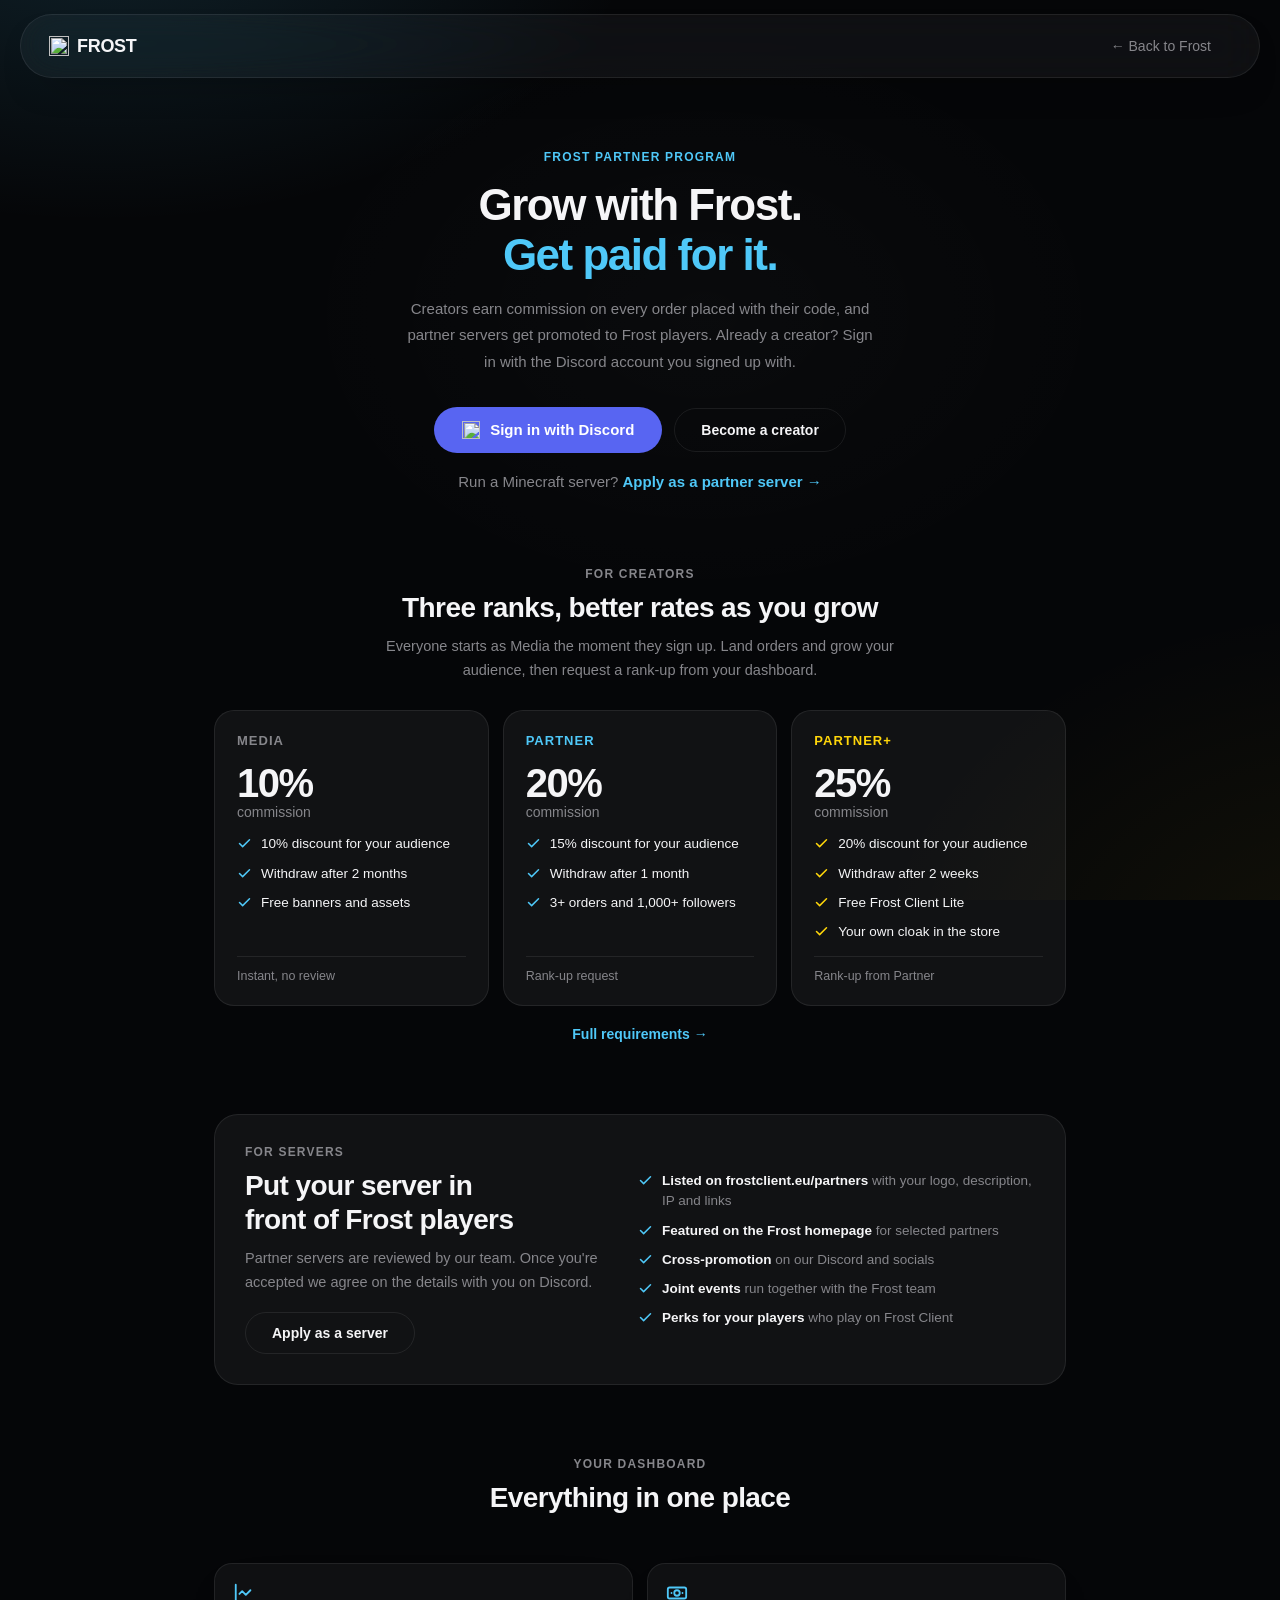
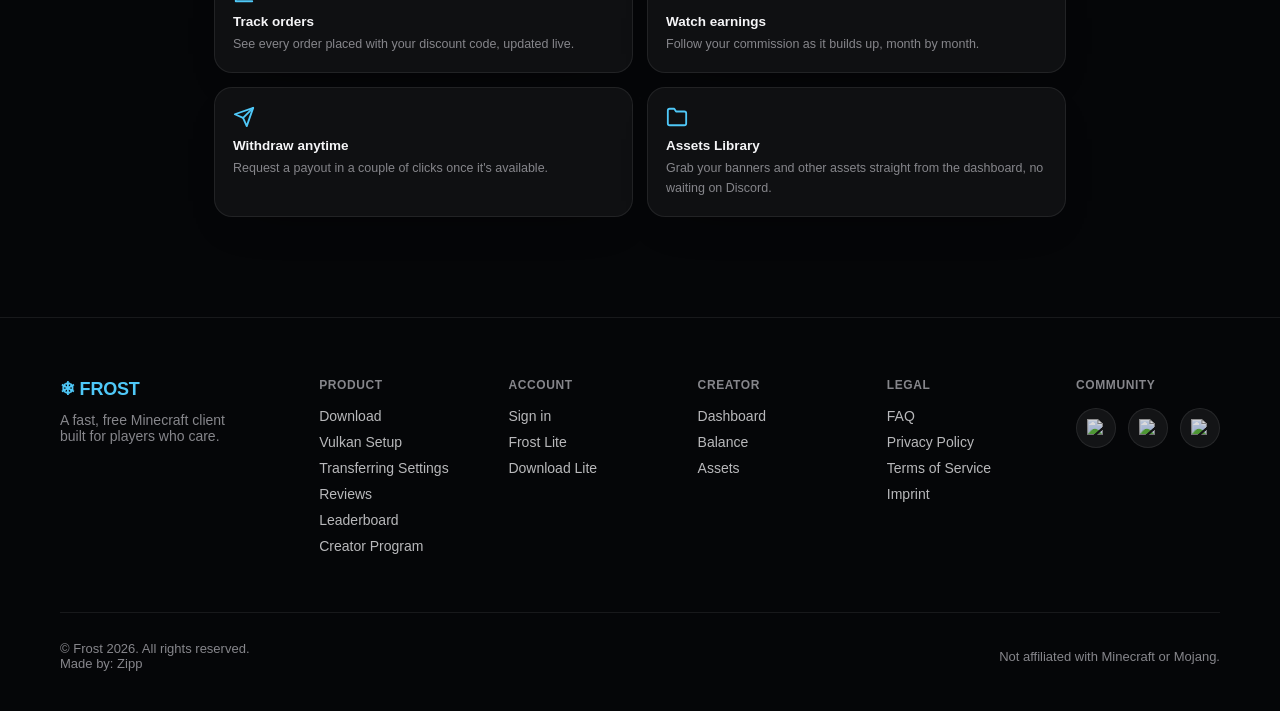
==== commit 6f4965c9: "update" ====
--- a/index.html
+++ b/index.html
@@ -2,6 +2,7 @@
 <html lang="en">
 <head>
 <meta charset="UTF-8"/>
+<meta http-equiv="Content-Security-Policy" content="default-src 'self'; script-src 'self'; style-src 'self' 'unsafe-inline'; img-src 'self' data: blob: https:; font-src 'self' data:; connect-src 'self' https://api.frostclient.eu https://cdn.frostclient.eu; media-src 'self' blob: https://api.frostclient.eu https://cdn.frostclient.eu; worker-src 'self'; object-src 'none'; base-uri 'self'; form-action 'self'"/>
 <meta name="viewport" content="width=device-width, initial-scale=1.0"/>
 <title>Creator Dashboard | Frost</title>
 <link rel="icon" type="image/x-icon" href="favicon.ico" id="favicon">
@@ -13,6 +14,7 @@
 <meta name="theme-color" content="#000000">
 <meta name="robots" content="noindex, nofollow">
 <link rel="stylesheet" href="index.css">
+<link rel="stylesheet" href="glass.css">
 </head>
 <body>
 <div id="pageTransition">
@@ -179,7 +181,7 @@
     <div class="gate denied">
       <h1>Join our Discord first</h1>
       <p>This dashboard checks your role on the Frost Discord server, and you're not a member yet.</p>
-      <a class="btn-discord" href="https://discord.gg/Kn8ydsABU8" target="_blank">Join Discord</a>
+      <a class="btn-discord" href="https://discord.gg/Kn8ydsABU8" target="_blank" rel="noopener noreferrer">Join Discord</a>
       <br/>
       <button type="button" class="btn-secondary" id="retryNotMemberBtn">I've joined — try again</button>
     </div>
@@ -197,7 +199,7 @@
     <div class="gate denied">
       <h1>Almost there</h1>
       <p>You've got a Creator role, but your account isn't fully set up on our end yet (no discount code assigned). Ping us on Discord and we'll finish setting it up.</p>
-      <a class="btn-secondary" href="https://discord.gg/Kn8ydsABU8" target="_blank">Message us on Discord</a>
+      <a class="btn-secondary" href="https://discord.gg/Kn8ydsABU8" target="_blank" rel="noopener noreferrer">Message us on Discord</a>
     </div>
   </div>
 
@@ -358,9 +360,9 @@
     <div class="footer-col">
       <h4>Community</h4>
       <div class="footer-social-icons">
-        <a href="https://discord.gg/Kn8ydsABU8" target="_blank" aria-label="Discord"><img src="https://frostclient.eu/icons/discord.webp" alt="Discord"/></a>
-        <a href="https://www.youtube.com/@frost-client" target="_blank" aria-label="YouTube"><img src="https://frostclient.eu/icons/youtube.webp" alt="YouTube"/></a>
-        <a href="https://www.tiktok.com/@frostclient.eu" target="_blank" aria-label="TikTok"><img src="https://frostclient.eu/icons/tiktok.webp" alt="TikTok"/></a>
+        <a href="https://discord.gg/Kn8ydsABU8" target="_blank" rel="noopener noreferrer" aria-label="Discord"><img src="https://frostclient.eu/icons/discord.webp" alt="Discord"/></a>
+        <a href="https://www.youtube.com/@frost-client" target="_blank" rel="noopener noreferrer" aria-label="YouTube"><img src="https://frostclient.eu/icons/youtube.webp" alt="YouTube"/></a>
+        <a href="https://www.tiktok.com/@frostclient.eu" target="_blank" rel="noopener noreferrer" aria-label="TikTok"><img src="https://frostclient.eu/icons/tiktok.webp" alt="TikTok"/></a>
       </div>
     </div>
   </div>
--- a/glass.css
+++ b/glass.css
@@ -0,0 +1,82 @@
+:root {
+  --bg: #050608;
+  --surface: rgba(255,255,255,0.045);
+  --surface2: rgba(255,255,255,0.07);
+  --border: rgba(255,255,255,0.08);
+  --border-strong: rgba(255,255,255,0.14);
+  --accent-rgb: 79, 200, 248;
+  --glass-solid: rgba(20,22,27,0.86);
+  --glass-blur: blur(22px) saturate(1.5);
+}
+
+body {
+  background:
+    radial-gradient(900px 520px at 8% -10%, rgba(var(--accent-rgb), 0.14), transparent 60%),
+    radial-gradient(800px 640px at 105% 110%, rgba(255,214,10,0.06), transparent 60%),
+    radial-gradient(600px 420px at 55% 35%, rgba(255,255,255,0.02), transparent 70%),
+    var(--bg);
+  background-attachment: fixed;
+}
+
+nav {
+  background: var(--surface);
+  border-color: var(--border);
+  -webkit-backdrop-filter: var(--glass-blur); backdrop-filter: var(--glass-blur);
+  box-shadow: 0 18px 40px -26px rgba(0,0,0,0.8);
+}
+
+.code-card, .quick-action-card, .stat-tile, .chart-card, .rankup-banner, .login-feature,
+.asset-card, .balance-hero, .current-request-banner {
+  background: var(--surface);
+  border: 1px solid var(--border);
+  border-radius: 18px;
+  -webkit-backdrop-filter: var(--glass-blur); backdrop-filter: var(--glass-blur);
+  box-shadow: 0 18px 50px -34px rgba(0,0,0,0.85);
+}
+.quick-action-card:hover, .login-feature:hover, .asset-card:hover {
+  background: rgba(255,255,255,0.07);
+  border-color: var(--border-strong);
+}
+.stat-tile:hover, .chart-card:hover {
+  border-color: rgba(var(--accent-rgb), 0.28);
+}
+.asset-preview, .asset-preview-generic, .quick-action-icon, .pl-pill, .pl-tier, .pl-server, .range-switch {
+  background: rgba(255,255,255,0.05);
+  border-color: var(--border);
+}
+
+.refresh-btn, .notif-bell-btn, .modal-close, .footer-social-icons a {
+  background: rgba(255,255,255,0.06);
+  border: 1px solid var(--border);
+}
+.refresh-btn:hover, .notif-bell-btn:hover, .modal-close:hover, .footer-social-icons a:hover {
+  background: rgba(255,255,255,0.1);
+}
+
+.withdraw-input, input[type="text"], input[type="search"], input[type="number"], input[type="email"], textarea, select {
+  background: rgba(255,255,255,0.04);
+  border: 1px solid var(--border);
+  border-radius: 12px;
+  transition: border-color 0.15s, box-shadow 0.15s, background 0.15s;
+}
+.withdraw-input:focus, input[type="text"]:focus, input[type="search"]:focus, input[type="number"]:focus, input[type="email"]:focus, textarea:focus, select:focus {
+  outline: none;
+  background: rgba(255,255,255,0.06);
+  border-color: var(--frost-blue);
+  box-shadow: 0 0 0 3px rgba(var(--accent-rgb), 0.16);
+}
+
+.notif-panel, .modal-box, .chart-tooltip, .toast {
+  background: var(--glass-solid);
+  border: 1px solid var(--border-strong);
+  -webkit-backdrop-filter: var(--glass-blur); backdrop-filter: var(--glass-blur);
+  box-shadow: 0 24px 60px -20px rgba(0,0,0,0.85);
+}
+.modal-box {
+  border-radius: 22px;
+}
+
+::-webkit-scrollbar-thumb {
+  background: rgba(255,255,255,0.12);
+  border-radius: 6px;
+}
